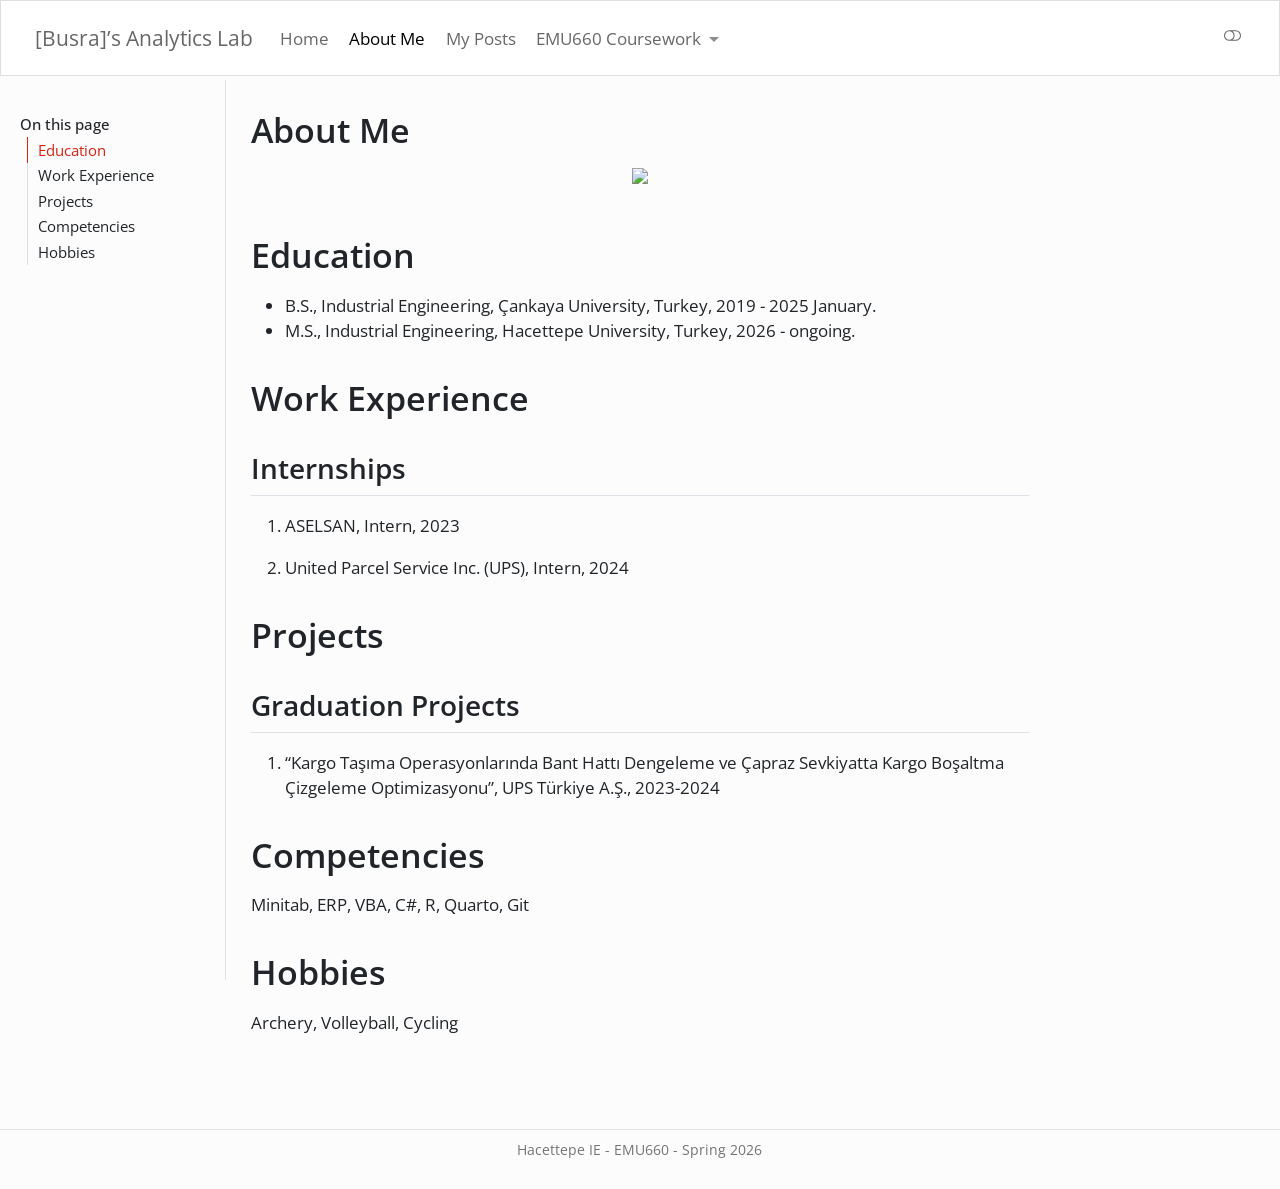
==== docs/about.html @ 962622dc "update1 giriş" ====
<!DOCTYPE html>
<html xmlns="http://www.w3.org/1999/xhtml" lang="en" xml:lang="en"><head>

<meta charset="utf-8">
<meta name="generator" content="quarto-1.8.25">

<meta name="viewport" content="width=device-width, initial-scale=1.0, user-scalable=yes">


<title>About Me – [Busra]’s Analytics Lab</title>
<style>
code{white-space: pre-wrap;}
span.smallcaps{font-variant: small-caps;}
div.columns{display: flex; gap: min(4vw, 1.5em);}
div.column{flex: auto; overflow-x: auto;}
div.hanging-indent{margin-left: 1.5em; text-indent: -1.5em;}
ul.task-list{list-style: none;}
ul.task-list li input[type="checkbox"] {
  width: 0.8em;
  margin: 0 0.8em 0.2em -1em; /* quarto-specific, see https://github.com/quarto-dev/quarto-cli/issues/4556 */ 
  vertical-align: middle;
}
</style>


<script src="site_libs/quarto-nav/quarto-nav.js"></script>
<script src="site_libs/quarto-nav/headroom.min.js"></script>
<script src="site_libs/clipboard/clipboard.min.js"></script>
<script src="site_libs/quarto-search/autocomplete.umd.js"></script>
<script src="site_libs/quarto-search/fuse.min.js"></script>
<script src="site_libs/quarto-search/quarto-search.js"></script>
<meta name="quarto:offset" content="./">
<script src="site_libs/quarto-html/quarto.js" type="module"></script>
<script src="site_libs/quarto-html/tabsets/tabsets.js" type="module"></script>
<script src="site_libs/quarto-html/axe/axe-check.js" type="module"></script>
<script src="site_libs/quarto-html/popper.min.js"></script>
<script src="site_libs/quarto-html/tippy.umd.min.js"></script>
<script src="site_libs/quarto-html/anchor.min.js"></script>
<link href="site_libs/quarto-html/tippy.css" rel="stylesheet">
<link href="site_libs/quarto-html/quarto-syntax-highlighting-7b89279ff1a6dce999919e0e67d4d9ec.css" rel="stylesheet" class="quarto-color-scheme" id="quarto-text-highlighting-styles">
<link href="site_libs/quarto-html/quarto-syntax-highlighting-dark-707d8167ce6003fca903bfe2be84ab7f.css" rel="stylesheet" class="quarto-color-scheme quarto-color-alternate" id="quarto-text-highlighting-styles">
<link href="site_libs/quarto-html/quarto-syntax-highlighting-7b89279ff1a6dce999919e0e67d4d9ec.css" rel="stylesheet" class="quarto-color-scheme-extra" id="quarto-text-highlighting-styles">
<script src="site_libs/bootstrap/bootstrap.min.js"></script>
<link href="site_libs/bootstrap/bootstrap-icons.css" rel="stylesheet">
<link href="site_libs/bootstrap/bootstrap-dc61dccf6db8fd9416e1204158b08c6a.min.css" rel="stylesheet" append-hash="true" class="quarto-color-scheme" id="quarto-bootstrap" data-mode="light">
<link href="site_libs/bootstrap/bootstrap-dark-521981a8940135a76b4a303cca0f53aa.min.css" rel="stylesheet" append-hash="true" class="quarto-color-scheme quarto-color-alternate" id="quarto-bootstrap" data-mode="dark">
<link href="site_libs/bootstrap/bootstrap-dc61dccf6db8fd9416e1204158b08c6a.min.css" rel="stylesheet" append-hash="true" class="quarto-color-scheme-extra" id="quarto-bootstrap" data-mode="light">
<script id="quarto-search-options" type="application/json">{
  "location": "navbar",
  "copy-button": false,
  "collapse-after": 3,
  "panel-placement": "end",
  "type": "overlay",
  "limit": 50,
  "keyboard-shortcut": [
    "f",
    "/",
    "s"
  ],
  "show-item-context": false,
  "language": {
    "search-no-results-text": "No results",
    "search-matching-documents-text": "matching documents",
    "search-copy-link-title": "Copy link to search",
    "search-hide-matches-text": "Hide additional matches",
    "search-more-match-text": "more match in this document",
    "search-more-matches-text": "more matches in this document",
    "search-clear-button-title": "Clear",
    "search-text-placeholder": "",
    "search-detached-cancel-button-title": "Cancel",
    "search-submit-button-title": "Submit",
    "search-label": "Search"
  }
}</script>


<link rel="stylesheet" href="styles.css">
</head>

<body class="docked nav-fixed quarto-light"><script id="quarto-html-before-body" type="application/javascript">
    const toggleBodyColorMode = (bsSheetEl) => {
      const mode = bsSheetEl.getAttribute("data-mode");
      const bodyEl = window.document.querySelector("body");
      if (mode === "dark") {
        bodyEl.classList.add("quarto-dark");
        bodyEl.classList.remove("quarto-light");
      } else {
        bodyEl.classList.add("quarto-light");
        bodyEl.classList.remove("quarto-dark");
      }
    }
    const toggleBodyColorPrimary = () => {
      const bsSheetEl = window.document.querySelector("link#quarto-bootstrap:not([rel=disabled-stylesheet])");
      if (bsSheetEl) {
        toggleBodyColorMode(bsSheetEl);
      }
    }
    const setColorSchemeToggle = (alternate) => {
      const toggles = window.document.querySelectorAll('.quarto-color-scheme-toggle');
      for (let i=0; i < toggles.length; i++) {
        const toggle = toggles[i];
        if (toggle) {
          if (alternate) {
            toggle.classList.add("alternate");
          } else {
            toggle.classList.remove("alternate");
          }
        }
      }
    };
    const toggleColorMode = (alternate) => {
      // Switch the stylesheets
      const primaryStylesheets = window.document.querySelectorAll('link.quarto-color-scheme:not(.quarto-color-alternate)');
      const alternateStylesheets = window.document.querySelectorAll('link.quarto-color-scheme.quarto-color-alternate');
      manageTransitions('#quarto-margin-sidebar .nav-link', false);
      if (alternate) {
        // note: dark is layered on light, we don't disable primary!
        enableStylesheet(alternateStylesheets);
        for (const sheetNode of alternateStylesheets) {
          if (sheetNode.id === "quarto-bootstrap") {
            toggleBodyColorMode(sheetNode);
          }
        }
      } else {
        disableStylesheet(alternateStylesheets);
        enableStylesheet(primaryStylesheets)
        toggleBodyColorPrimary();
      }
      manageTransitions('#quarto-margin-sidebar .nav-link', true);
      // Switch the toggles
      setColorSchemeToggle(alternate)
      // Hack to workaround the fact that safari doesn't
      // properly recolor the scrollbar when toggling (#1455)
      if (navigator.userAgent.indexOf('Safari') > 0 && navigator.userAgent.indexOf('Chrome') == -1) {
        manageTransitions("body", false);
        window.scrollTo(0, 1);
        setTimeout(() => {
          window.scrollTo(0, 0);
          manageTransitions("body", true);
        }, 40);
      }
    }
    const disableStylesheet = (stylesheets) => {
      for (let i=0; i < stylesheets.length; i++) {
        const stylesheet = stylesheets[i];
        stylesheet.rel = 'disabled-stylesheet';
      }
    }
    const enableStylesheet = (stylesheets) => {
      for (let i=0; i < stylesheets.length; i++) {
        const stylesheet = stylesheets[i];
        if(stylesheet.rel !== 'stylesheet') { // for Chrome, which will still FOUC without this check
          stylesheet.rel = 'stylesheet';
        }
      }
    }
    const manageTransitions = (selector, allowTransitions) => {
      const els = window.document.querySelectorAll(selector);
      for (let i=0; i < els.length; i++) {
        const el = els[i];
        if (allowTransitions) {
          el.classList.remove('notransition');
        } else {
          el.classList.add('notransition');
        }
      }
    }
    const isFileUrl = () => {
      return window.location.protocol === 'file:';
    }
    const hasAlternateSentinel = () => {
      let styleSentinel = getColorSchemeSentinel();
      if (styleSentinel !== null) {
        return styleSentinel === "alternate";
      } else {
        return false;
      }
    }
    const setStyleSentinel = (alternate) => {
      const value = alternate ? "alternate" : "default";
      if (!isFileUrl()) {
        window.localStorage.setItem("quarto-color-scheme", value);
      } else {
        localAlternateSentinel = value;
      }
    }
    const getColorSchemeSentinel = () => {
      if (!isFileUrl()) {
        const storageValue = window.localStorage.getItem("quarto-color-scheme");
        return storageValue != null ? storageValue : localAlternateSentinel;
      } else {
        return localAlternateSentinel;
      }
    }
    const toggleGiscusIfUsed = (isAlternate, darkModeDefault) => {
      const baseTheme = document.querySelector('#giscus-base-theme')?.value ?? 'light';
      const alternateTheme = document.querySelector('#giscus-alt-theme')?.value ?? 'dark';
      let newTheme = '';
      if(authorPrefersDark) {
        newTheme = isAlternate ? baseTheme : alternateTheme;
      } else {
        newTheme = isAlternate ? alternateTheme : baseTheme;
      }
      const changeGiscusTheme = () => {
        // From: https://github.com/giscus/giscus/issues/336
        const sendMessage = (message) => {
          const iframe = document.querySelector('iframe.giscus-frame');
          if (!iframe) return;
          iframe.contentWindow.postMessage({ giscus: message }, 'https://giscus.app');
        }
        sendMessage({
          setConfig: {
            theme: newTheme
          }
        });
      }
      const isGiscussLoaded = window.document.querySelector('iframe.giscus-frame') !== null;
      if (isGiscussLoaded) {
        changeGiscusTheme();
      }
    };
    const authorPrefersDark = false;
    const darkModeDefault = authorPrefersDark;
      document.querySelector('link#quarto-text-highlighting-styles.quarto-color-scheme-extra').rel = 'disabled-stylesheet';
      document.querySelector('link#quarto-bootstrap.quarto-color-scheme-extra').rel = 'disabled-stylesheet';
    let localAlternateSentinel = darkModeDefault ? 'alternate' : 'default';
    // Dark / light mode switch
    window.quartoToggleColorScheme = () => {
      // Read the current dark / light value
      let toAlternate = !hasAlternateSentinel();
      toggleColorMode(toAlternate);
      setStyleSentinel(toAlternate);
      toggleGiscusIfUsed(toAlternate, darkModeDefault);
      window.dispatchEvent(new Event('resize'));
    };
    // Switch to dark mode if need be
    if (hasAlternateSentinel()) {
      toggleColorMode(true);
    } else {
      toggleColorMode(false);
    }
  </script>

<div id="quarto-search-results"></div>
  <header id="quarto-header" class="headroom fixed-top">
    <nav class="navbar navbar-expand-lg " data-bs-theme="dark">
      <div class="navbar-container container-fluid">
      <div class="navbar-brand-container mx-auto">
    <a href="./index.html" class="navbar-brand navbar-brand-logo">
    </a>
    <a class="navbar-brand" href="./index.html">
    <span class="navbar-title">[Busra]’s Analytics Lab</span>
    </a>
  </div>
            <div id="quarto-search" class="" title="Search"></div>
          <button class="navbar-toggler" type="button" data-bs-toggle="collapse" data-bs-target="#navbarCollapse" aria-controls="navbarCollapse" role="menu" aria-expanded="false" aria-label="Toggle navigation" onclick="if (window.quartoToggleHeadroom) { window.quartoToggleHeadroom(); }">
  <span class="navbar-toggler-icon"></span>
</button>
          <div class="collapse navbar-collapse" id="navbarCollapse">
            <ul class="navbar-nav navbar-nav-scroll me-auto">
  <li class="nav-item">
    <a class="nav-link" href="./index.html"> 
<span class="menu-text">Home</span></a>
  </li>  
  <li class="nav-item">
    <a class="nav-link active" href="./about.html" aria-current="page"> 
<span class="menu-text">About Me</span></a>
  </li>  
  <li class="nav-item">
    <a class="nav-link" href="./posts.html"> 
<span class="menu-text">My Posts</span></a>
  </li>  
  <li class="nav-item dropdown ">
    <a class="nav-link dropdown-toggle" href="#" id="nav-menu-emu660-coursework" role="link" data-bs-toggle="dropdown" aria-expanded="false">
 <span class="menu-text">EMU660 Coursework</span>
    </a>
    <ul class="dropdown-menu" aria-labelledby="nav-menu-emu660-coursework">    
        <li>
    <a class="dropdown-item" href="./assignments.html">
 <span class="dropdown-text">Assignments</span></a>
  </li>  
        <li>
    <a class="dropdown-item" href="./project.html">
 <span class="dropdown-text">Project</span></a>
  </li>  
    </ul>
  </li>
</ul>
          </div> <!-- /navcollapse -->
            <div class="quarto-navbar-tools tools-wide">
    <a href="https://twitter.com" title="" class="quarto-navigation-tool px-1" aria-label=""><i class="bi bi-github"></i></a>
    <a href="https://twitter.com" title="" class="quarto-navigation-tool px-1" aria-label=""><i class="bi bi-twitter"></i></a>
    <a href="https://linkedin.com" title="" class="quarto-navigation-tool px-1" aria-label=""><i class="bi bi-linkedin"></i></a>
  <a href="" class="quarto-color-scheme-toggle quarto-navigation-tool  px-1" onclick="window.quartoToggleColorScheme(); return false;" title="Toggle dark mode"><i class="bi"></i></a>
</div>
      </div> <!-- /container-fluid -->
    </nav>
</header>
<!-- content -->
<div id="quarto-content" class="quarto-container page-columns page-rows-contents page-layout-article page-navbar">
<!-- sidebar -->
  <nav id="quarto-sidebar" class="sidebar collapse collapse-horizontal quarto-sidebar-collapse-item sidebar-navigation docked overflow-auto">
    <nav id="TOC" role="doc-toc" class="toc-active">
    <h2 id="toc-title">On this page</h2>
   
  <ul>
  <li><a href="#education" id="toc-education" class="nav-link active" data-scroll-target="#education">Education</a></li>
  <li><a href="#work-experience" id="toc-work-experience" class="nav-link" data-scroll-target="#work-experience">Work Experience</a>
  <ul class="collapse">
  <li><a href="#internships" id="toc-internships" class="nav-link" data-scroll-target="#internships">Internships</a></li>
  </ul></li>
  <li><a href="#projects" id="toc-projects" class="nav-link" data-scroll-target="#projects">Projects</a>
  <ul class="collapse">
  <li><a href="#graduation-projects" id="toc-graduation-projects" class="nav-link" data-scroll-target="#graduation-projects">Graduation Projects</a></li>
  </ul></li>
  <li><a href="#competencies" id="toc-competencies" class="nav-link" data-scroll-target="#competencies">Competencies</a></li>
  <li><a href="#hobbies" id="toc-hobbies" class="nav-link" data-scroll-target="#hobbies">Hobbies</a></li>
  </ul>
</nav>
</nav>
<div id="quarto-sidebar-glass" class="quarto-sidebar-collapse-item" data-bs-toggle="collapse" data-bs-target=".quarto-sidebar-collapse-item"></div>
<!-- margin-sidebar -->
    <div id="quarto-margin-sidebar" class="sidebar margin-sidebar zindex-bottom">
    </div>
<!-- main -->
<main class="content" id="quarto-document-content">


<header id="title-block-header" class="quarto-title-block default">
<div class="quarto-title">
<h1 class="title">About Me</h1>
</div>



<div class="quarto-title-meta">

    
  
    
  </div>
  


</header>


<div class="quarto-figure quarto-figure-center">
<figure class="figure">
<p><img src="assets/images/.png" class="img-fluid quarto-figure quarto-figure-center figure-img"></p>
</figure>
</div>
<section id="education" class="level1">
<h1>Education</h1>
<ul>
<li>B.S., Industrial Engineering, Çankaya University, Turkey, 2019 - 2025 January.</li>
<li>M.S., Industrial Engineering, Hacettepe University, Turkey, 2026 - ongoing.</li>
</ul>
</section>
<section id="work-experience" class="level1">
<h1>Work Experience</h1>
<section id="internships" class="level2">
<h2 class="anchored" data-anchor-id="internships">Internships</h2>
<ol type="1">
<li><p>ASELSAN, Intern, 2023</p></li>
<li><p>United Parcel Service Inc.&nbsp;(UPS), Intern, 2024</p></li>
</ol>
</section>
</section>
<section id="projects" class="level1">
<h1>Projects</h1>
<section id="graduation-projects" class="level2">
<h2 class="anchored" data-anchor-id="graduation-projects">Graduation Projects</h2>
<ol type="1">
<li>“Kargo Taşıma Operasyonlarında Bant Hattı Dengeleme ve Çapraz Sevkiyatta Kargo Boşaltma Çizgeleme Optimizasyonu”, UPS Türkiye A.Ş., 2023-2024</li>
</ol>
</section>
</section>
<section id="competencies" class="level1">
<h1>Competencies</h1>
<p>Minitab, ERP, VBA, C#, R, Quarto, Git</p>
</section>
<section id="hobbies" class="level1">
<h1>Hobbies</h1>
<p>Archery, Volleyball, Cycling</p>


</section>

<a onclick="window.scrollTo(0, 0); return false;" role="button" id="quarto-back-to-top"><i class="bi bi-arrow-up"></i> Back to top</a></main> <!-- /main -->
<script id="quarto-html-after-body" type="application/javascript">
  window.document.addEventListener("DOMContentLoaded", function (event) {
    // Ensure there is a toggle, if there isn't float one in the top right
    if (window.document.querySelector('.quarto-color-scheme-toggle') === null) {
      const a = window.document.createElement('a');
      a.classList.add('top-right');
      a.classList.add('quarto-color-scheme-toggle');
      a.href = "";
      a.onclick = function() { try { window.quartoToggleColorScheme(); } catch {} return false; };
      const i = window.document.createElement("i");
      i.classList.add('bi');
      a.appendChild(i);
      window.document.body.appendChild(a);
    }
    setColorSchemeToggle(hasAlternateSentinel())
    const icon = "";
    const anchorJS = new window.AnchorJS();
    anchorJS.options = {
      placement: 'right',
      icon: icon
    };
    anchorJS.add('.anchored');
    const isCodeAnnotation = (el) => {
      for (const clz of el.classList) {
        if (clz.startsWith('code-annotation-')) {                     
          return true;
        }
      }
      return false;
    }
    const onCopySuccess = function(e) {
      // button target
      const button = e.trigger;
      // don't keep focus
      button.blur();
      // flash "checked"
      button.classList.add('code-copy-button-checked');
      var currentTitle = button.getAttribute("title");
      button.setAttribute("title", "Copied!");
      let tooltip;
      if (window.bootstrap) {
        button.setAttribute("data-bs-toggle", "tooltip");
        button.setAttribute("data-bs-placement", "left");
        button.setAttribute("data-bs-title", "Copied!");
        tooltip = new bootstrap.Tooltip(button, 
          { trigger: "manual", 
            customClass: "code-copy-button-tooltip",
            offset: [0, -8]});
        tooltip.show();    
      }
      setTimeout(function() {
        if (tooltip) {
          tooltip.hide();
          button.removeAttribute("data-bs-title");
          button.removeAttribute("data-bs-toggle");
          button.removeAttribute("data-bs-placement");
        }
        button.setAttribute("title", currentTitle);
        button.classList.remove('code-copy-button-checked');
      }, 1000);
      // clear code selection
      e.clearSelection();
    }
    const getTextToCopy = function(trigger) {
      const outerScaffold = trigger.parentElement.cloneNode(true);
      const codeEl = outerScaffold.querySelector('code');
      for (const childEl of codeEl.children) {
        if (isCodeAnnotation(childEl)) {
          childEl.remove();
        }
      }
      return codeEl.innerText;
    }
    const clipboard = new window.ClipboardJS('.code-copy-button:not([data-in-quarto-modal])', {
      text: getTextToCopy
    });
    clipboard.on('success', onCopySuccess);
    if (window.document.getElementById('quarto-embedded-source-code-modal')) {
      const clipboardModal = new window.ClipboardJS('.code-copy-button[data-in-quarto-modal]', {
        text: getTextToCopy,
        container: window.document.getElementById('quarto-embedded-source-code-modal')
      });
      clipboardModal.on('success', onCopySuccess);
    }
      var localhostRegex = new RegExp(/^(?:http|https):\/\/localhost\:?[0-9]*\//);
      var mailtoRegex = new RegExp(/^mailto:/);
        var filterRegex = new RegExp('/' + window.location.host + '/');
      var isInternal = (href) => {
          return filterRegex.test(href) || localhostRegex.test(href) || mailtoRegex.test(href);
      }
      // Inspect non-navigation links and adorn them if external
     var links = window.document.querySelectorAll('a[href]:not(.nav-link):not(.navbar-brand):not(.toc-action):not(.sidebar-link):not(.sidebar-item-toggle):not(.pagination-link):not(.no-external):not([aria-hidden]):not(.dropdown-item):not(.quarto-navigation-tool):not(.about-link)');
      for (var i=0; i<links.length; i++) {
        const link = links[i];
        if (!isInternal(link.href)) {
          // undo the damage that might have been done by quarto-nav.js in the case of
          // links that we want to consider external
          if (link.dataset.originalHref !== undefined) {
            link.href = link.dataset.originalHref;
          }
        }
      }
    function tippyHover(el, contentFn, onTriggerFn, onUntriggerFn) {
      const config = {
        allowHTML: true,
        maxWidth: 500,
        delay: 100,
        arrow: false,
        appendTo: function(el) {
            return el.parentElement;
        },
        interactive: true,
        interactiveBorder: 10,
        theme: 'quarto',
        placement: 'bottom-start',
      };
      if (contentFn) {
        config.content = contentFn;
      }
      if (onTriggerFn) {
        config.onTrigger = onTriggerFn;
      }
      if (onUntriggerFn) {
        config.onUntrigger = onUntriggerFn;
      }
      window.tippy(el, config); 
    }
    const noterefs = window.document.querySelectorAll('a[role="doc-noteref"]');
    for (var i=0; i<noterefs.length; i++) {
      const ref = noterefs[i];
      tippyHover(ref, function() {
        // use id or data attribute instead here
        let href = ref.getAttribute('data-footnote-href') || ref.getAttribute('href');
        try { href = new URL(href).hash; } catch {}
        const id = href.replace(/^#\/?/, "");
        const note = window.document.getElementById(id);
        if (note) {
          return note.innerHTML;
        } else {
          return "";
        }
      });
    }
    const xrefs = window.document.querySelectorAll('a.quarto-xref');
    const processXRef = (id, note) => {
      // Strip column container classes
      const stripColumnClz = (el) => {
        el.classList.remove("page-full", "page-columns");
        if (el.children) {
          for (const child of el.children) {
            stripColumnClz(child);
          }
        }
      }
      stripColumnClz(note)
      if (id === null || id.startsWith('sec-')) {
        // Special case sections, only their first couple elements
        const container = document.createElement("div");
        if (note.children && note.children.length > 2) {
          container.appendChild(note.children[0].cloneNode(true));
          for (let i = 1; i < note.children.length; i++) {
            const child = note.children[i];
            if (child.tagName === "P" && child.innerText === "") {
              continue;
            } else {
              container.appendChild(child.cloneNode(true));
              break;
            }
          }
          if (window.Quarto?.typesetMath) {
            window.Quarto.typesetMath(container);
          }
          return container.innerHTML
        } else {
          if (window.Quarto?.typesetMath) {
            window.Quarto.typesetMath(note);
          }
          return note.innerHTML;
        }
      } else {
        // Remove any anchor links if they are present
        const anchorLink = note.querySelector('a.anchorjs-link');
        if (anchorLink) {
          anchorLink.remove();
        }
        if (window.Quarto?.typesetMath) {
          window.Quarto.typesetMath(note);
        }
        if (note.classList.contains("callout")) {
          return note.outerHTML;
        } else {
          return note.innerHTML;
        }
      }
    }
    for (var i=0; i<xrefs.length; i++) {
      const xref = xrefs[i];
      tippyHover(xref, undefined, function(instance) {
        instance.disable();
        let url = xref.getAttribute('href');
        let hash = undefined; 
        if (url.startsWith('#')) {
          hash = url;
        } else {
          try { hash = new URL(url).hash; } catch {}
        }
        if (hash) {
          const id = hash.replace(/^#\/?/, "");
          const note = window.document.getElementById(id);
          if (note !== null) {
            try {
              const html = processXRef(id, note.cloneNode(true));
              instance.setContent(html);
            } finally {
              instance.enable();
              instance.show();
            }
          } else {
            // See if we can fetch this
            fetch(url.split('#')[0])
            .then(res => res.text())
            .then(html => {
              const parser = new DOMParser();
              const htmlDoc = parser.parseFromString(html, "text/html");
              const note = htmlDoc.getElementById(id);
              if (note !== null) {
                const html = processXRef(id, note);
                instance.setContent(html);
              } 
            }).finally(() => {
              instance.enable();
              instance.show();
            });
          }
        } else {
          // See if we can fetch a full url (with no hash to target)
          // This is a special case and we should probably do some content thinning / targeting
          fetch(url)
          .then(res => res.text())
          .then(html => {
            const parser = new DOMParser();
            const htmlDoc = parser.parseFromString(html, "text/html");
            const note = htmlDoc.querySelector('main.content');
            if (note !== null) {
              // This should only happen for chapter cross references
              // (since there is no id in the URL)
              // remove the first header
              if (note.children.length > 0 && note.children[0].tagName === "HEADER") {
                note.children[0].remove();
              }
              const html = processXRef(null, note);
              instance.setContent(html);
            } 
          }).finally(() => {
            instance.enable();
            instance.show();
          });
        }
      }, function(instance) {
      });
    }
        let selectedAnnoteEl;
        const selectorForAnnotation = ( cell, annotation) => {
          let cellAttr = 'data-code-cell="' + cell + '"';
          let lineAttr = 'data-code-annotation="' +  annotation + '"';
          const selector = 'span[' + cellAttr + '][' + lineAttr + ']';
          return selector;
        }
        const selectCodeLines = (annoteEl) => {
          const doc = window.document;
          const targetCell = annoteEl.getAttribute("data-target-cell");
          const targetAnnotation = annoteEl.getAttribute("data-target-annotation");
          const annoteSpan = window.document.querySelector(selectorForAnnotation(targetCell, targetAnnotation));
          const lines = annoteSpan.getAttribute("data-code-lines").split(",");
          const lineIds = lines.map((line) => {
            return targetCell + "-" + line;
          })
          let top = null;
          let height = null;
          let parent = null;
          if (lineIds.length > 0) {
              //compute the position of the single el (top and bottom and make a div)
              const el = window.document.getElementById(lineIds[0]);
              top = el.offsetTop;
              height = el.offsetHeight;
              parent = el.parentElement.parentElement;
            if (lineIds.length > 1) {
              const lastEl = window.document.getElementById(lineIds[lineIds.length - 1]);
              const bottom = lastEl.offsetTop + lastEl.offsetHeight;
              height = bottom - top;
            }
            if (top !== null && height !== null && parent !== null) {
              // cook up a div (if necessary) and position it 
              let div = window.document.getElementById("code-annotation-line-highlight");
              if (div === null) {
                div = window.document.createElement("div");
                div.setAttribute("id", "code-annotation-line-highlight");
                div.style.position = 'absolute';
                parent.appendChild(div);
              }
              div.style.top = top - 2 + "px";
              div.style.height = height + 4 + "px";
              div.style.left = 0;
              let gutterDiv = window.document.getElementById("code-annotation-line-highlight-gutter");
              if (gutterDiv === null) {
                gutterDiv = window.document.createElement("div");
                gutterDiv.setAttribute("id", "code-annotation-line-highlight-gutter");
                gutterDiv.style.position = 'absolute';
                const codeCell = window.document.getElementById(targetCell);
                const gutter = codeCell.querySelector('.code-annotation-gutter');
                gutter.appendChild(gutterDiv);
              }
              gutterDiv.style.top = top - 2 + "px";
              gutterDiv.style.height = height + 4 + "px";
            }
            selectedAnnoteEl = annoteEl;
          }
        };
        const unselectCodeLines = () => {
          const elementsIds = ["code-annotation-line-highlight", "code-annotation-line-highlight-gutter"];
          elementsIds.forEach((elId) => {
            const div = window.document.getElementById(elId);
            if (div) {
              div.remove();
            }
          });
          selectedAnnoteEl = undefined;
        };
          // Handle positioning of the toggle
      window.addEventListener(
        "resize",
        throttle(() => {
          elRect = undefined;
          if (selectedAnnoteEl) {
            selectCodeLines(selectedAnnoteEl);
          }
        }, 10)
      );
      function throttle(fn, ms) {
      let throttle = false;
      let timer;
        return (...args) => {
          if(!throttle) { // first call gets through
              fn.apply(this, args);
              throttle = true;
          } else { // all the others get throttled
              if(timer) clearTimeout(timer); // cancel #2
              timer = setTimeout(() => {
                fn.apply(this, args);
                timer = throttle = false;
              }, ms);
          }
        };
      }
        // Attach click handler to the DT
        const annoteDls = window.document.querySelectorAll('dt[data-target-cell]');
        for (const annoteDlNode of annoteDls) {
          annoteDlNode.addEventListener('click', (event) => {
            const clickedEl = event.target;
            if (clickedEl !== selectedAnnoteEl) {
              unselectCodeLines();
              const activeEl = window.document.querySelector('dt[data-target-cell].code-annotation-active');
              if (activeEl) {
                activeEl.classList.remove('code-annotation-active');
              }
              selectCodeLines(clickedEl);
              clickedEl.classList.add('code-annotation-active');
            } else {
              // Unselect the line
              unselectCodeLines();
              clickedEl.classList.remove('code-annotation-active');
            }
          });
        }
    const findCites = (el) => {
      const parentEl = el.parentElement;
      if (parentEl) {
        const cites = parentEl.dataset.cites;
        if (cites) {
          return {
            el,
            cites: cites.split(' ')
          };
        } else {
          return findCites(el.parentElement)
        }
      } else {
        return undefined;
      }
    };
    var bibliorefs = window.document.querySelectorAll('a[role="doc-biblioref"]');
    for (var i=0; i<bibliorefs.length; i++) {
      const ref = bibliorefs[i];
      const citeInfo = findCites(ref);
      if (citeInfo) {
        tippyHover(citeInfo.el, function() {
          var popup = window.document.createElement('div');
          citeInfo.cites.forEach(function(cite) {
            var citeDiv = window.document.createElement('div');
            citeDiv.classList.add('hanging-indent');
            citeDiv.classList.add('csl-entry');
            var biblioDiv = window.document.getElementById('ref-' + cite);
            if (biblioDiv) {
              citeDiv.innerHTML = biblioDiv.innerHTML;
            }
            popup.appendChild(citeDiv);
          });
          return popup.innerHTML;
        });
      }
    }
  });
  </script>
</div> <!-- /content -->
<footer class="footer">
  <div class="nav-footer">
    <div class="nav-footer-left">
      &nbsp;
    </div>   
    <div class="nav-footer-center">
<p>Hacettepe IE - EMU660 - Spring 2026</p>
</div>
    <div class="nav-footer-right">
      &nbsp;
    </div>
  </div>
</footer>




</body></html>
---- docs/site_libs/quarto-html/quarto-syntax-highlighting-7b89279ff1a6dce999919e0e67d4d9ec.css ----
/* quarto syntax highlight colors */
:root {
  --quarto-hl-ot-color: #003B4F;
  --quarto-hl-at-color: #657422;
  --quarto-hl-ss-color: #20794D;
  --quarto-hl-an-color: #5E5E5E;
  --quarto-hl-fu-color: #4758AB;
  --quarto-hl-st-color: #20794D;
  --quarto-hl-cf-color: #003B4F;
  --quarto-hl-op-color: #5E5E5E;
  --quarto-hl-er-color: #AD0000;
  --quarto-hl-bn-color: #AD0000;
  --quarto-hl-al-color: #AD0000;
  --quarto-hl-va-color: #111111;
  --quarto-hl-bu-color: inherit;
  --quarto-hl-ex-color: inherit;
  --quarto-hl-pp-color: #AD0000;
  --quarto-hl-in-color: #5E5E5E;
  --quarto-hl-vs-color: #20794D;
  --quarto-hl-wa-color: #5E5E5E;
  --quarto-hl-do-color: #5E5E5E;
  --quarto-hl-im-color: #00769E;
  --quarto-hl-ch-color: #20794D;
  --quarto-hl-dt-color: #AD0000;
  --quarto-hl-fl-color: #AD0000;
  --quarto-hl-co-color: #5E5E5E;
  --quarto-hl-cv-color: #5E5E5E;
  --quarto-hl-cn-color: #8f5902;
  --quarto-hl-sc-color: #5E5E5E;
  --quarto-hl-dv-color: #AD0000;
  --quarto-hl-kw-color: #003B4F;
}

/* other quarto variables */
:root {
  --quarto-font-monospace: SFMono-Regular, Menlo, Monaco, Consolas, "Liberation Mono", "Courier New", monospace;
}

/* syntax highlight based on Pandoc's rules */
pre > code.sourceCode > span {
  color: #003B4F;
}

code.sourceCode > span {
  color: #003B4F;
}

div.sourceCode,
div.sourceCode pre.sourceCode {
  color: #003B4F;
}

/* Normal */
code span {
  color: #003B4F;
}

/* Alert */
code span.al {
  color: #AD0000;
  font-style: inherit;
}

/* Annotation */
code span.an {
  color: #5E5E5E;
  font-style: inherit;
}

/* Attribute */
code span.at {
  color: #657422;
  font-style: inherit;
}

/* BaseN */
code span.bn {
  color: #AD0000;
  font-style: inherit;
}

/* BuiltIn */
code span.bu {
  font-style: inherit;
}

/* ControlFlow */
code span.cf {
  color: #003B4F;
  font-weight: bold;
  font-style: inherit;
}

/* Char */
code span.ch {
  color: #20794D;
  font-style: inherit;
}

/* Constant */
code span.cn {
  color: #8f5902;
  font-style: inherit;
}

/* Comment */
code span.co {
  color: #5E5E5E;
  font-style: inherit;
}

/* CommentVar */
code span.cv {
  color: #5E5E5E;
  font-style: italic;
}

/* Documentation */
code span.do {
  color: #5E5E5E;
  font-style: italic;
}

/* DataType */
code span.dt {
  color: #AD0000;
  font-style: inherit;
}

/* DecVal */
code span.dv {
  color: #AD0000;
  font-style: inherit;
}

/* Error */
code span.er {
  color: #AD0000;
  font-style: inherit;
}

/* Extension */
code span.ex {
  font-style: inherit;
}

/* Float */
code span.fl {
  color: #AD0000;
  font-style: inherit;
}

/* Function */
code span.fu {
  color: #4758AB;
  font-style: inherit;
}

/* Import */
code span.im {
  color: #00769E;
  font-style: inherit;
}

/* Information */
code span.in {
  color: #5E5E5E;
  font-style: inherit;
}

/* Keyword */
code span.kw {
  color: #003B4F;
  font-weight: bold;
  font-style: inherit;
}

/* Operator */
code span.op {
  color: #5E5E5E;
  font-style: inherit;
}

/* Other */
code span.ot {
  color: #003B4F;
  font-style: inherit;
}

/* Preprocessor */
code span.pp {
  color: #AD0000;
  font-style: inherit;
}

/* SpecialChar */
code span.sc {
  color: #5E5E5E;
  font-style: inherit;
}

/* SpecialString */
code span.ss {
  color: #20794D;
  font-style: inherit;
}

/* String */
code span.st {
  color: #20794D;
  font-style: inherit;
}

/* Variable */
code span.va {
  color: #111111;
  font-style: inherit;
}

/* VerbatimString */
code span.vs {
  color: #20794D;
  font-style: inherit;
}

/* Warning */
code span.wa {
  color: #5E5E5E;
  font-style: italic;
}

.prevent-inlining {
  content: "</";
}

/*# sourceMappingURL=3944bc705cfaf4c80e56f77c5205168a.css.map */
---- docs/site_libs/quarto-html/quarto-syntax-highlighting-dark-707d8167ce6003fca903bfe2be84ab7f.css ----
/* quarto syntax highlight colors */
:root {
  --quarto-hl-al-color: #f07178;
  --quarto-hl-an-color: #d4d0ab;
  --quarto-hl-at-color: #00e0e0;
  --quarto-hl-bn-color: #d4d0ab;
  --quarto-hl-bu-color: #abe338;
  --quarto-hl-ch-color: #abe338;
  --quarto-hl-co-color: #f8f8f2;
  --quarto-hl-cv-color: #ffd700;
  --quarto-hl-cn-color: #ffd700;
  --quarto-hl-cf-color: #ffa07a;
  --quarto-hl-dt-color: #ffa07a;
  --quarto-hl-dv-color: #d4d0ab;
  --quarto-hl-do-color: #f8f8f2;
  --quarto-hl-er-color: #f07178;
  --quarto-hl-ex-color: #00e0e0;
  --quarto-hl-fl-color: #d4d0ab;
  --quarto-hl-fu-color: #ffa07a;
  --quarto-hl-im-color: #abe338;
  --quarto-hl-in-color: #d4d0ab;
  --quarto-hl-kw-color: #ffa07a;
  --quarto-hl-op-color: #ffa07a;
  --quarto-hl-ot-color: #00e0e0;
  --quarto-hl-pp-color: #dcc6e0;
  --quarto-hl-re-color: #00e0e0;
  --quarto-hl-sc-color: #abe338;
  --quarto-hl-ss-color: #abe338;
  --quarto-hl-st-color: #abe338;
  --quarto-hl-va-color: #00e0e0;
  --quarto-hl-vs-color: #abe338;
  --quarto-hl-wa-color: #dcc6e0;
}

/* other quarto variables */
:root {
  --quarto-font-monospace: SFMono-Regular, Menlo, Monaco, Consolas, "Liberation Mono", "Courier New", monospace;
}

/* syntax highlight based on Pandoc's rules */
pre > code.sourceCode > span {
  color: #f8f8f2;
}

code.sourceCode > span {
  color: #f8f8f2;
}

div.sourceCode,
div.sourceCode pre.sourceCode {
  color: #f8f8f2;
}

/* Normal */
code span {
  color: #f8f8f2;
}

/* Alert */
code span.al {
  color: #f07178;
}

/* Annotation */
code span.an {
  color: #d4d0ab;
}

/* Attribute */
code span.at {
  color: #00e0e0;
}

/* BaseN */
code span.bn {
  color: #d4d0ab;
}

/* BuiltIn */
code span.bu {
  color: #abe338;
}

/* ControlFlow */
code span.cf {
  font-weight: bold;
  color: #ffa07a;
}

/* Char */
code span.ch {
  color: #abe338;
}

/* Constant */
code span.cn {
  color: #ffd700;
}

/* Comment */
code span.co {
  font-style: italic;
  color: #f8f8f2;
}

/* CommentVar */
code span.cv {
  color: #ffd700;
}

/* Documentation */
code span.do {
  color: #f8f8f2;
}

/* DataType */
code span.dt {
  color: #ffa07a;
}

/* DecVal */
code span.dv {
  color: #d4d0ab;
}

/* Error */
code span.er {
  color: #f07178;
  text-decoration: underline;
}

/* Extension */
code span.ex {
  font-weight: bold;
  color: #00e0e0;
}

/* Float */
code span.fl {
  color: #d4d0ab;
}

/* Function */
code span.fu {
  color: #ffa07a;
}

/* Import */
code span.im {
  color: #abe338;
}

/* Information */
code span.in {
  color: #d4d0ab;
}

/* Keyword */
code span.kw {
  font-weight: bold;
  color: #ffa07a;
}

/* Operator */
code span.op {
  color: #ffa07a;
}

/* Other */
code span.ot {
  color: #00e0e0;
}

/* Preprocessor */
code span.pp {
  color: #dcc6e0;
}

/* RegionMarker */
code span.re {
  background-color: #f8f8f2;
  color: #00e0e0;
}

/* SpecialChar */
code span.sc {
  color: #abe338;
}

/* SpecialString */
code span.ss {
  color: #abe338;
}

/* String */
code span.st {
  color: #abe338;
}

/* Variable */
code span.va {
  color: #00e0e0;
}

/* VerbatimString */
code span.vs {
  color: #abe338;
}

/* Warning */
code span.wa {
  color: #dcc6e0;
}

.prevent-inlining {
  content: "</";
}

/*# sourceMappingURL=f5ab3bb6f5ded8da9f12dd3a91d3da26.css.map */
---- docs/site_libs/quarto-html/quarto-syntax-highlighting-7b89279ff1a6dce999919e0e67d4d9ec.css ----
/* quarto syntax highlight colors */
:root {
  --quarto-hl-ot-color: #003B4F;
  --quarto-hl-at-color: #657422;
  --quarto-hl-ss-color: #20794D;
  --quarto-hl-an-color: #5E5E5E;
  --quarto-hl-fu-color: #4758AB;
  --quarto-hl-st-color: #20794D;
  --quarto-hl-cf-color: #003B4F;
  --quarto-hl-op-color: #5E5E5E;
  --quarto-hl-er-color: #AD0000;
  --quarto-hl-bn-color: #AD0000;
  --quarto-hl-al-color: #AD0000;
  --quarto-hl-va-color: #111111;
  --quarto-hl-bu-color: inherit;
  --quarto-hl-ex-color: inherit;
  --quarto-hl-pp-color: #AD0000;
  --quarto-hl-in-color: #5E5E5E;
  --quarto-hl-vs-color: #20794D;
  --quarto-hl-wa-color: #5E5E5E;
  --quarto-hl-do-color: #5E5E5E;
  --quarto-hl-im-color: #00769E;
  --quarto-hl-ch-color: #20794D;
  --quarto-hl-dt-color: #AD0000;
  --quarto-hl-fl-color: #AD0000;
  --quarto-hl-co-color: #5E5E5E;
  --quarto-hl-cv-color: #5E5E5E;
  --quarto-hl-cn-color: #8f5902;
  --quarto-hl-sc-color: #5E5E5E;
  --quarto-hl-dv-color: #AD0000;
  --quarto-hl-kw-color: #003B4F;
}

/* other quarto variables */
:root {
  --quarto-font-monospace: SFMono-Regular, Menlo, Monaco, Consolas, "Liberation Mono", "Courier New", monospace;
}

/* syntax highlight based on Pandoc's rules */
pre > code.sourceCode > span {
  color: #003B4F;
}

code.sourceCode > span {
  color: #003B4F;
}

div.sourceCode,
div.sourceCode pre.sourceCode {
  color: #003B4F;
}

/* Normal */
code span {
  color: #003B4F;
}

/* Alert */
code span.al {
  color: #AD0000;
  font-style: inherit;
}

/* Annotation */
code span.an {
  color: #5E5E5E;
  font-style: inherit;
}

/* Attribute */
code span.at {
  color: #657422;
  font-style: inherit;
}

/* BaseN */
code span.bn {
  color: #AD0000;
  font-style: inherit;
}

/* BuiltIn */
code span.bu {
  font-style: inherit;
}

/* ControlFlow */
code span.cf {
  color: #003B4F;
  font-weight: bold;
  font-style: inherit;
}

/* Char */
code span.ch {
  color: #20794D;
  font-style: inherit;
}

/* Constant */
code span.cn {
  color: #8f5902;
  font-style: inherit;
}

/* Comment */
code span.co {
  color: #5E5E5E;
  font-style: inherit;
}

/* CommentVar */
code span.cv {
  color: #5E5E5E;
  font-style: italic;
}

/* Documentation */
code span.do {
  color: #5E5E5E;
  font-style: italic;
}

/* DataType */
code span.dt {
  color: #AD0000;
  font-style: inherit;
}

/* DecVal */
code span.dv {
  color: #AD0000;
  font-style: inherit;
}

/* Error */
code span.er {
  color: #AD0000;
  font-style: inherit;
}

/* Extension */
code span.ex {
  font-style: inherit;
}

/* Float */
code span.fl {
  color: #AD0000;
  font-style: inherit;
}

/* Function */
code span.fu {
  color: #4758AB;
  font-style: inherit;
}

/* Import */
code span.im {
  color: #00769E;
  font-style: inherit;
}

/* Information */
code span.in {
  color: #5E5E5E;
  font-style: inherit;
}

/* Keyword */
code span.kw {
  color: #003B4F;
  font-weight: bold;
  font-style: inherit;
}

/* Operator */
code span.op {
  color: #5E5E5E;
  font-style: inherit;
}

/* Other */
code span.ot {
  color: #003B4F;
  font-style: inherit;
}

/* Preprocessor */
code span.pp {
  color: #AD0000;
  font-style: inherit;
}

/* SpecialChar */
code span.sc {
  color: #5E5E5E;
  font-style: inherit;
}

/* SpecialString */
code span.ss {
  color: #20794D;
  font-style: inherit;
}

/* String */
code span.st {
  color: #20794D;
  font-style: inherit;
}

/* Variable */
code span.va {
  color: #111111;
  font-style: inherit;
}

/* VerbatimString */
code span.vs {
  color: #20794D;
  font-style: inherit;
}

/* Warning */
code span.wa {
  color: #5E5E5E;
  font-style: italic;
}

.prevent-inlining {
  content: "</";
}

/*# sourceMappingURL=3944bc705cfaf4c80e56f77c5205168a.css.map */
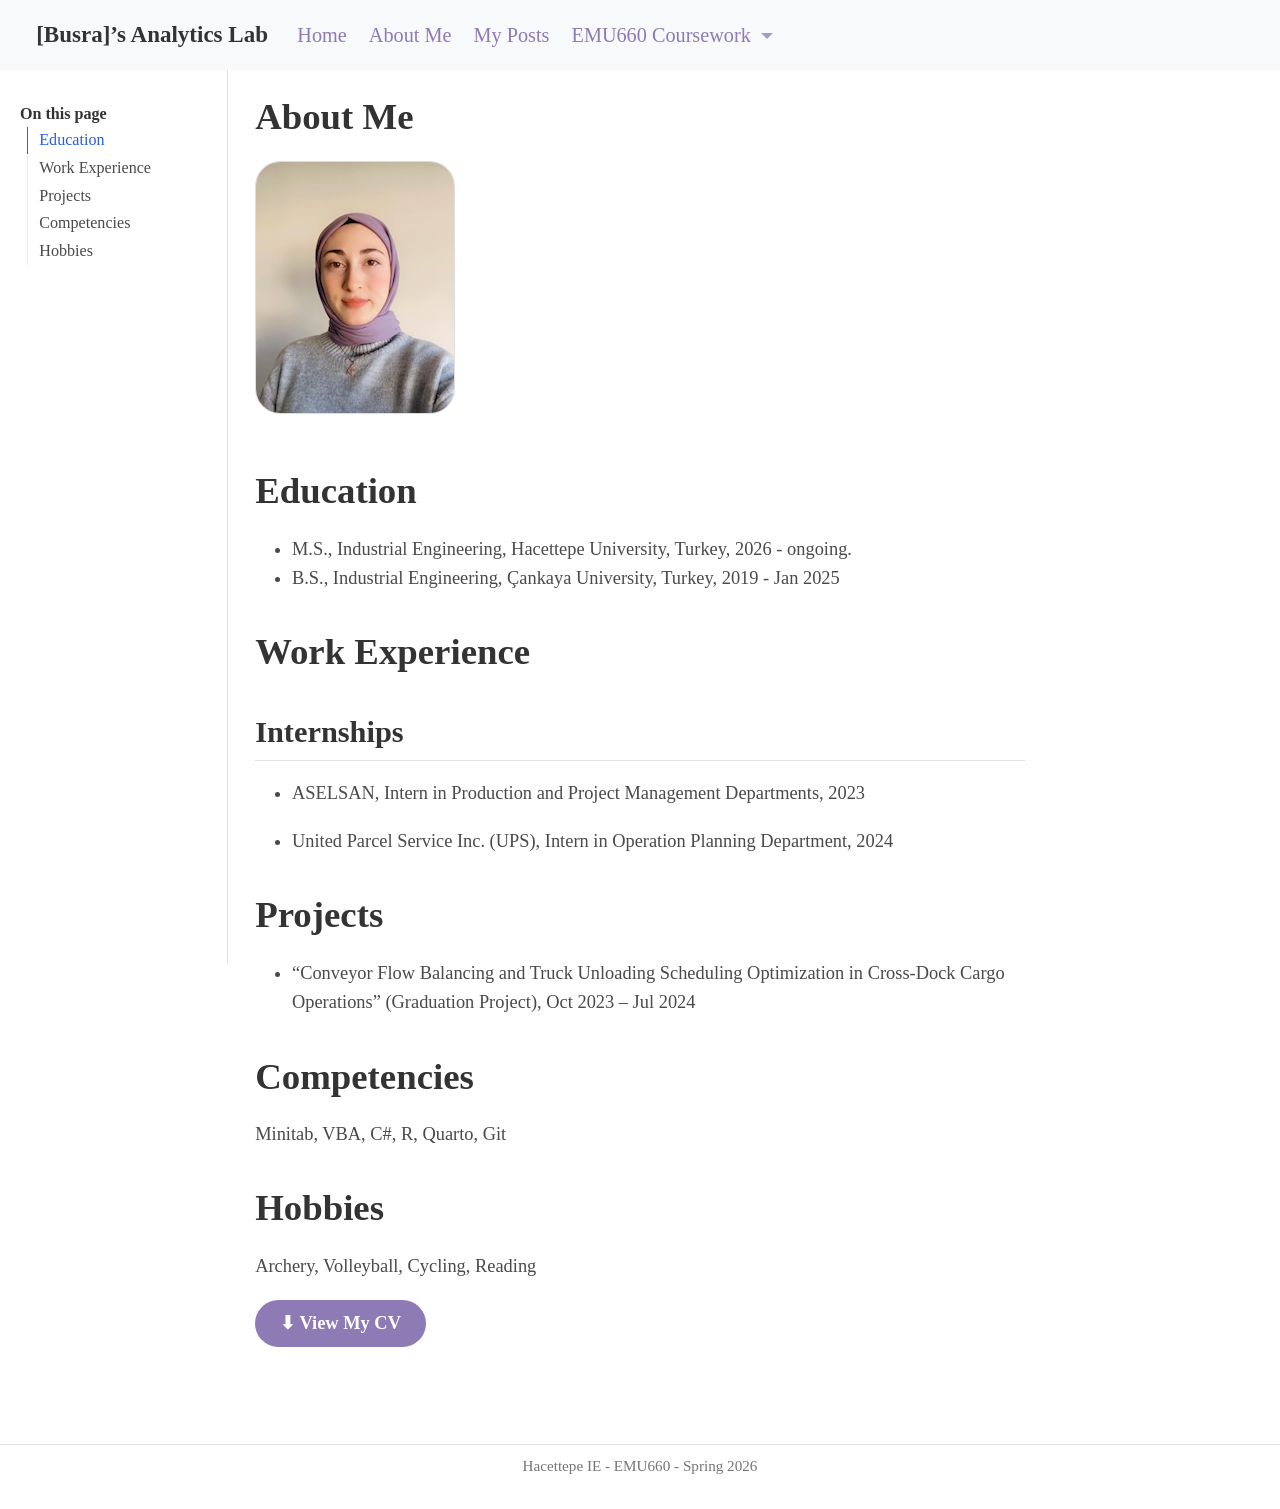
==== commit 6df0b75e: "assgnmnet1_completed assignment 1 yükleme" ====
--- a/docs/about.html
+++ b/docs/about.html
@@ -37,14 +37,10 @@
 <script src="site_libs/quarto-html/tippy.umd.min.js"></script>
 <script src="site_libs/quarto-html/anchor.min.js"></script>
 <link href="site_libs/quarto-html/tippy.css" rel="stylesheet">
-<link href="site_libs/quarto-html/quarto-syntax-highlighting-7b89279ff1a6dce999919e0e67d4d9ec.css" rel="stylesheet" class="quarto-color-scheme" id="quarto-text-highlighting-styles">
-<link href="site_libs/quarto-html/quarto-syntax-highlighting-dark-707d8167ce6003fca903bfe2be84ab7f.css" rel="stylesheet" class="quarto-color-scheme quarto-color-alternate" id="quarto-text-highlighting-styles">
-<link href="site_libs/quarto-html/quarto-syntax-highlighting-7b89279ff1a6dce999919e0e67d4d9ec.css" rel="stylesheet" class="quarto-color-scheme-extra" id="quarto-text-highlighting-styles">
+<link href="site_libs/quarto-html/quarto-syntax-highlighting-7b89279ff1a6dce999919e0e67d4d9ec.css" rel="stylesheet" id="quarto-text-highlighting-styles">
 <script src="site_libs/bootstrap/bootstrap.min.js"></script>
 <link href="site_libs/bootstrap/bootstrap-icons.css" rel="stylesheet">
-<link href="site_libs/bootstrap/bootstrap-dc61dccf6db8fd9416e1204158b08c6a.min.css" rel="stylesheet" append-hash="true" class="quarto-color-scheme" id="quarto-bootstrap" data-mode="light">
-<link href="site_libs/bootstrap/bootstrap-dark-521981a8940135a76b4a303cca0f53aa.min.css" rel="stylesheet" append-hash="true" class="quarto-color-scheme quarto-color-alternate" id="quarto-bootstrap" data-mode="dark">
-<link href="site_libs/bootstrap/bootstrap-dc61dccf6db8fd9416e1204158b08c6a.min.css" rel="stylesheet" append-hash="true" class="quarto-color-scheme-extra" id="quarto-bootstrap" data-mode="light">
+<link href="site_libs/bootstrap/bootstrap-51ca2fe8e02a89d7c970dff7c77ca25b.min.css" rel="stylesheet" append-hash="true" id="quarto-bootstrap" data-mode="light">
 <script id="quarto-search-options" type="application/json">{
   "location": "navbar",
   "copy-button": false,
@@ -77,169 +73,7 @@
 <link rel="stylesheet" href="styles.css">
 </head>
 
-<body class="docked nav-fixed quarto-light"><script id="quarto-html-before-body" type="application/javascript">
-    const toggleBodyColorMode = (bsSheetEl) => {
-      const mode = bsSheetEl.getAttribute("data-mode");
-      const bodyEl = window.document.querySelector("body");
-      if (mode === "dark") {
-        bodyEl.classList.add("quarto-dark");
-        bodyEl.classList.remove("quarto-light");
-      } else {
-        bodyEl.classList.add("quarto-light");
-        bodyEl.classList.remove("quarto-dark");
-      }
-    }
-    const toggleBodyColorPrimary = () => {
-      const bsSheetEl = window.document.querySelector("link#quarto-bootstrap:not([rel=disabled-stylesheet])");
-      if (bsSheetEl) {
-        toggleBodyColorMode(bsSheetEl);
-      }
-    }
-    const setColorSchemeToggle = (alternate) => {
-      const toggles = window.document.querySelectorAll('.quarto-color-scheme-toggle');
-      for (let i=0; i < toggles.length; i++) {
-        const toggle = toggles[i];
-        if (toggle) {
-          if (alternate) {
-            toggle.classList.add("alternate");
-          } else {
-            toggle.classList.remove("alternate");
-          }
-        }
-      }
-    };
-    const toggleColorMode = (alternate) => {
-      // Switch the stylesheets
-      const primaryStylesheets = window.document.querySelectorAll('link.quarto-color-scheme:not(.quarto-color-alternate)');
-      const alternateStylesheets = window.document.querySelectorAll('link.quarto-color-scheme.quarto-color-alternate');
-      manageTransitions('#quarto-margin-sidebar .nav-link', false);
-      if (alternate) {
-        // note: dark is layered on light, we don't disable primary!
-        enableStylesheet(alternateStylesheets);
-        for (const sheetNode of alternateStylesheets) {
-          if (sheetNode.id === "quarto-bootstrap") {
-            toggleBodyColorMode(sheetNode);
-          }
-        }
-      } else {
-        disableStylesheet(alternateStylesheets);
-        enableStylesheet(primaryStylesheets)
-        toggleBodyColorPrimary();
-      }
-      manageTransitions('#quarto-margin-sidebar .nav-link', true);
-      // Switch the toggles
-      setColorSchemeToggle(alternate)
-      // Hack to workaround the fact that safari doesn't
-      // properly recolor the scrollbar when toggling (#1455)
-      if (navigator.userAgent.indexOf('Safari') > 0 && navigator.userAgent.indexOf('Chrome') == -1) {
-        manageTransitions("body", false);
-        window.scrollTo(0, 1);
-        setTimeout(() => {
-          window.scrollTo(0, 0);
-          manageTransitions("body", true);
-        }, 40);
-      }
-    }
-    const disableStylesheet = (stylesheets) => {
-      for (let i=0; i < stylesheets.length; i++) {
-        const stylesheet = stylesheets[i];
-        stylesheet.rel = 'disabled-stylesheet';
-      }
-    }
-    const enableStylesheet = (stylesheets) => {
-      for (let i=0; i < stylesheets.length; i++) {
-        const stylesheet = stylesheets[i];
-        if(stylesheet.rel !== 'stylesheet') { // for Chrome, which will still FOUC without this check
-          stylesheet.rel = 'stylesheet';
-        }
-      }
-    }
-    const manageTransitions = (selector, allowTransitions) => {
-      const els = window.document.querySelectorAll(selector);
-      for (let i=0; i < els.length; i++) {
-        const el = els[i];
-        if (allowTransitions) {
-          el.classList.remove('notransition');
-        } else {
-          el.classList.add('notransition');
-        }
-      }
-    }
-    const isFileUrl = () => {
-      return window.location.protocol === 'file:';
-    }
-    const hasAlternateSentinel = () => {
-      let styleSentinel = getColorSchemeSentinel();
-      if (styleSentinel !== null) {
-        return styleSentinel === "alternate";
-      } else {
-        return false;
-      }
-    }
-    const setStyleSentinel = (alternate) => {
-      const value = alternate ? "alternate" : "default";
-      if (!isFileUrl()) {
-        window.localStorage.setItem("quarto-color-scheme", value);
-      } else {
-        localAlternateSentinel = value;
-      }
-    }
-    const getColorSchemeSentinel = () => {
-      if (!isFileUrl()) {
-        const storageValue = window.localStorage.getItem("quarto-color-scheme");
-        return storageValue != null ? storageValue : localAlternateSentinel;
-      } else {
-        return localAlternateSentinel;
-      }
-    }
-    const toggleGiscusIfUsed = (isAlternate, darkModeDefault) => {
-      const baseTheme = document.querySelector('#giscus-base-theme')?.value ?? 'light';
-      const alternateTheme = document.querySelector('#giscus-alt-theme')?.value ?? 'dark';
-      let newTheme = '';
-      if(authorPrefersDark) {
-        newTheme = isAlternate ? baseTheme : alternateTheme;
-      } else {
-        newTheme = isAlternate ? alternateTheme : baseTheme;
-      }
-      const changeGiscusTheme = () => {
-        // From: https://github.com/giscus/giscus/issues/336
-        const sendMessage = (message) => {
-          const iframe = document.querySelector('iframe.giscus-frame');
-          if (!iframe) return;
-          iframe.contentWindow.postMessage({ giscus: message }, 'https://giscus.app');
-        }
-        sendMessage({
-          setConfig: {
-            theme: newTheme
-          }
-        });
-      }
-      const isGiscussLoaded = window.document.querySelector('iframe.giscus-frame') !== null;
-      if (isGiscussLoaded) {
-        changeGiscusTheme();
-      }
-    };
-    const authorPrefersDark = false;
-    const darkModeDefault = authorPrefersDark;
-      document.querySelector('link#quarto-text-highlighting-styles.quarto-color-scheme-extra').rel = 'disabled-stylesheet';
-      document.querySelector('link#quarto-bootstrap.quarto-color-scheme-extra').rel = 'disabled-stylesheet';
-    let localAlternateSentinel = darkModeDefault ? 'alternate' : 'default';
-    // Dark / light mode switch
-    window.quartoToggleColorScheme = () => {
-      // Read the current dark / light value
-      let toAlternate = !hasAlternateSentinel();
-      toggleColorMode(toAlternate);
-      setStyleSentinel(toAlternate);
-      toggleGiscusIfUsed(toAlternate, darkModeDefault);
-      window.dispatchEvent(new Event('resize'));
-    };
-    // Switch to dark mode if need be
-    if (hasAlternateSentinel()) {
-      toggleColorMode(true);
-    } else {
-      toggleColorMode(false);
-    }
-  </script>
+<body class="docked nav-fixed quarto-light">
 
 <div id="quarto-search-results"></div>
   <header id="quarto-header" class="headroom fixed-top">
@@ -287,11 +121,9 @@
   </li>
 </ul>
           </div> <!-- /navcollapse -->
-            <div class="quarto-navbar-tools tools-wide">
-    <a href="https://twitter.com" title="" class="quarto-navigation-tool px-1" aria-label=""><i class="bi bi-github"></i></a>
-    <a href="https://twitter.com" title="" class="quarto-navigation-tool px-1" aria-label=""><i class="bi bi-twitter"></i></a>
-    <a href="https://linkedin.com" title="" class="quarto-navigation-tool px-1" aria-label=""><i class="bi bi-linkedin"></i></a>
-  <a href="" class="quarto-color-scheme-toggle quarto-navigation-tool  px-1" onclick="window.quartoToggleColorScheme(); return false;" title="Toggle dark mode"><i class="bi"></i></a>
+            <div class="quarto-navbar-tools">
+    <a href="https://github.com/busrahalil" title="" class="quarto-navigation-tool px-1" aria-label=""><i class="bi bi-github"></i></a>
+    <a href="https://linkedin.com/in/busrahll" title="" class="quarto-navigation-tool px-1" aria-label=""><i class="bi bi-linkedin"></i></a>
 </div>
       </div> <!-- /container-fluid -->
     </nav>
@@ -309,10 +141,7 @@
   <ul class="collapse">
   <li><a href="#internships" id="toc-internships" class="nav-link" data-scroll-target="#internships">Internships</a></li>
   </ul></li>
-  <li><a href="#projects" id="toc-projects" class="nav-link" data-scroll-target="#projects">Projects</a>
-  <ul class="collapse">
-  <li><a href="#graduation-projects" id="toc-graduation-projects" class="nav-link" data-scroll-target="#graduation-projects">Graduation Projects</a></li>
-  </ul></li>
+  <li><a href="#projects" id="toc-projects" class="nav-link" data-scroll-target="#projects">Projects</a></li>
   <li><a href="#competencies" id="toc-competencies" class="nav-link" data-scroll-target="#competencies">Competencies</a></li>
   <li><a href="#hobbies" id="toc-hobbies" class="nav-link" data-scroll-target="#hobbies">Hobbies</a></li>
   </ul>
@@ -325,7 +154,6 @@
 <!-- main -->
 <main class="content" id="quarto-document-content">
 
-
 <header id="title-block-header" class="quarto-title-block default">
 <div class="quarto-title">
 <h1 class="title">About Me</h1>
@@ -345,44 +173,42 @@
 </header>
 
 
-<div class="quarto-figure quarto-figure-center">
+<div class="quarto-figure quarto-figure-left">
 <figure class="figure">
-<p><img src="assets/images/.png" class="img-fluid quarto-figure quarto-figure-center figure-img"></p>
+<p><img src="assets/images/busra222.jpeg" class="img-fluid quarto-figure quarto-figure-left figure-img"></p>
 </figure>
 </div>
 <section id="education" class="level1">
 <h1>Education</h1>
 <ul>
-<li>B.S., Industrial Engineering, Çankaya University, Turkey, 2019 - 2025 January.</li>
 <li>M.S., Industrial Engineering, Hacettepe University, Turkey, 2026 - ongoing.</li>
+<li>B.S., Industrial Engineering, Çankaya University, Turkey, 2019 - Jan 2025</li>
 </ul>
 </section>
 <section id="work-experience" class="level1">
 <h1>Work Experience</h1>
 <section id="internships" class="level2">
 <h2 class="anchored" data-anchor-id="internships">Internships</h2>
-<ol type="1">
-<li><p>ASELSAN, Intern, 2023</p></li>
-<li><p>United Parcel Service Inc.&nbsp;(UPS), Intern, 2024</p></li>
-</ol>
+<ul>
+<li><p>ASELSAN, Intern in Production and Project Management Departments, 2023</p></li>
+<li><p>United Parcel Service Inc.&nbsp;(UPS), Intern in Operation Planning Department, 2024</p></li>
+</ul>
 </section>
 </section>
 <section id="projects" class="level1">
 <h1>Projects</h1>
-<section id="graduation-projects" class="level2">
-<h2 class="anchored" data-anchor-id="graduation-projects">Graduation Projects</h2>
-<ol type="1">
-<li>“Kargo Taşıma Operasyonlarında Bant Hattı Dengeleme ve Çapraz Sevkiyatta Kargo Boşaltma Çizgeleme Optimizasyonu”, UPS Türkiye A.Ş., 2023-2024</li>
-</ol>
-</section>
+<ul>
+<li>“Conveyor Flow Balancing and Truck Unloading Scheduling Optimization in Cross-Dock Cargo Operations” (Graduation Project), Oct 2023 – Jul 2024</li>
+</ul>
 </section>
 <section id="competencies" class="level1">
 <h1>Competencies</h1>
-<p>Minitab, ERP, VBA, C#, R, Quarto, Git</p>
+<p>Minitab, VBA, C#, R, Quarto, Git</p>
 </section>
 <section id="hobbies" class="level1">
 <h1>Hobbies</h1>
-<p>Archery, Volleyball, Cycling</p>
+<p>Archery, Volleyball, Cycling, Reading</p>
+<p><a href="assets/cv/Busrah_cv.pdf" class="btn btn-primary">⬇ View My CV</a></p>
 
 
 </section>
@@ -390,19 +216,6 @@
 <a onclick="window.scrollTo(0, 0); return false;" role="button" id="quarto-back-to-top"><i class="bi bi-arrow-up"></i> Back to top</a></main> <!-- /main -->
 <script id="quarto-html-after-body" type="application/javascript">
   window.document.addEventListener("DOMContentLoaded", function (event) {
-    // Ensure there is a toggle, if there isn't float one in the top right
-    if (window.document.querySelector('.quarto-color-scheme-toggle') === null) {
-      const a = window.document.createElement('a');
-      a.classList.add('top-right');
-      a.classList.add('quarto-color-scheme-toggle');
-      a.href = "";
-      a.onclick = function() { try { window.quartoToggleColorScheme(); } catch {} return false; };
-      const i = window.document.createElement("i");
-      i.classList.add('bi');
-      a.appendChild(i);
-      window.document.body.appendChild(a);
-    }
-    setColorSchemeToggle(hasAlternateSentinel())
     const icon = "";
     const anchorJS = new window.AnchorJS();
     anchorJS.options = {
--- a/docs/styles.css
+++ b/docs/styles.css
@@ -0,0 +1,71 @@
+/* --- Klas & Profesyonel Stil --- */
+:root {
+  --charcoal: #333333;     /* Koyu füme (Başlıklar için) */
+  --lila-accent: #8E7AB5;  /* Vurgu lila (Buton ve linkler) */
+  --beige-bg: #FAF9F6;     /* Yumuşak bej arka plan */
+  --text-main: #4A4A4A;    /* Standart yazı rengi */
+}
+
+/* Sayfa Genel Yazı Boyutu ve Tipi */
+body {
+  color: var(--text-main);
+  line-height: 1.6;
+}
+
+/* Başlıklar - Koyu Füme ve Daha Güçlü */
+h1, h2, h3, h4, .navbar-title {
+  color: var(--charcoal) !important;
+  font-weight: 700 !important;
+}
+
+/* Üst Menü (Navbar) Yazıları */
+.navbar-nav .nav-link {
+  font-size: 1.1rem !important;
+  color: var(--lila-accent) !important; /* Sekme geçişleri lila kalsın dedin */
+  fontsize: "1.15rem"
+  font-weight: 550;
+}
+
+/* Yan Menü (Sidebar - Assignments) Yazıları */
+/* Küçük kalan yazıları buradan büyütüyoruz */
+.sidebar nav[role="doc-toc"], .sidebar .sidebar-item {
+  font-size: 1.1rem !important;
+  line-height: 1.5;
+}
+
+.sidebar-title {
+  font-size: 1.25rem !important;
+  color: var(--charcoal) !important;
+}
+
+/* Fotoğraf Düzenlemesi (Gölge kalktı, sadece yuvarlak köşeler) */
+img {
+  border-radius: 25px; 
+  box-shadow: none !important; /* Gölgeyi tamamen kaldırdık */
+  border: 1px solid #ddd;      /* Çok hafif bir çerçeve hatları belirginleştirir */
+  margin-bottom: 20px;
+}
+
+/* CV Butonu - Daha Klas bir Hap Tasarım */
+.btn-primary {
+  background-color: var(--lila-accent) !important;
+  border: none !important;
+  border-radius: 50px !important;
+  padding: 10px 25px !important;
+  font-weight: 600;
+  font-size: 1rem;
+}
+
+/* Linklerin alt çizgilerini daha zarif yap */
+a {
+  text-decoration: none;
+  transition: 0.2s;
+}
+
+a:hover {
+  color: var(--charcoal) !important;
+}
+h1 {
+  border-bottom: 2px soft #8E7AB5;
+  padding-bottom: 3px;
+}
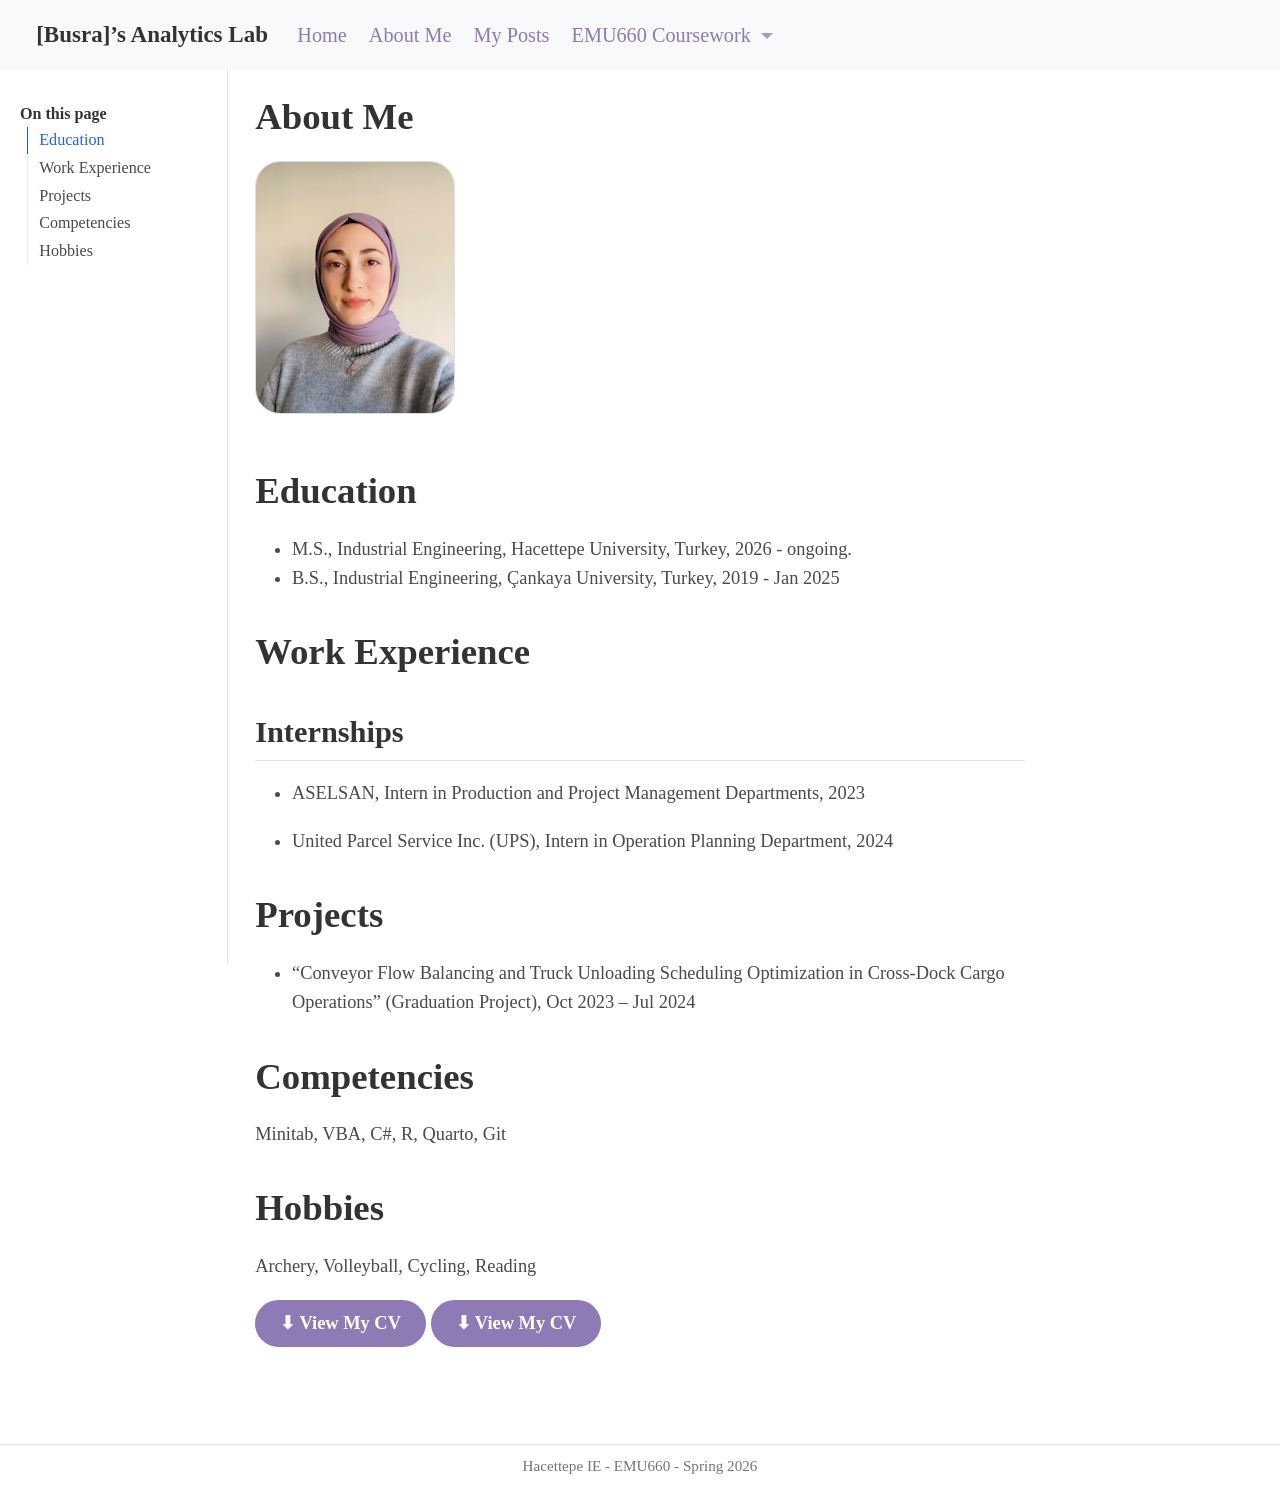
==== commit d2481d99: "cv cv" ====
--- a/docs/about.html
+++ b/docs/about.html
@@ -208,7 +208,7 @@
 <section id="hobbies" class="level1">
 <h1>Hobbies</h1>
 <p>Archery, Volleyball, Cycling, Reading</p>
-<p><a href="assets/cv/Busrah_cv.pdf" class="btn btn-primary">⬇ View My CV</a></p>
+<p><a href="assets/cv/Busrah_cv.pdf" class="btn btn-primary">⬇ View My CV</a> <a href="assets/cv/Busrah_cv.pdf" class="btn btn-primary" target="_blank">⬇ View My CV</a></p>
 
 
 </section>
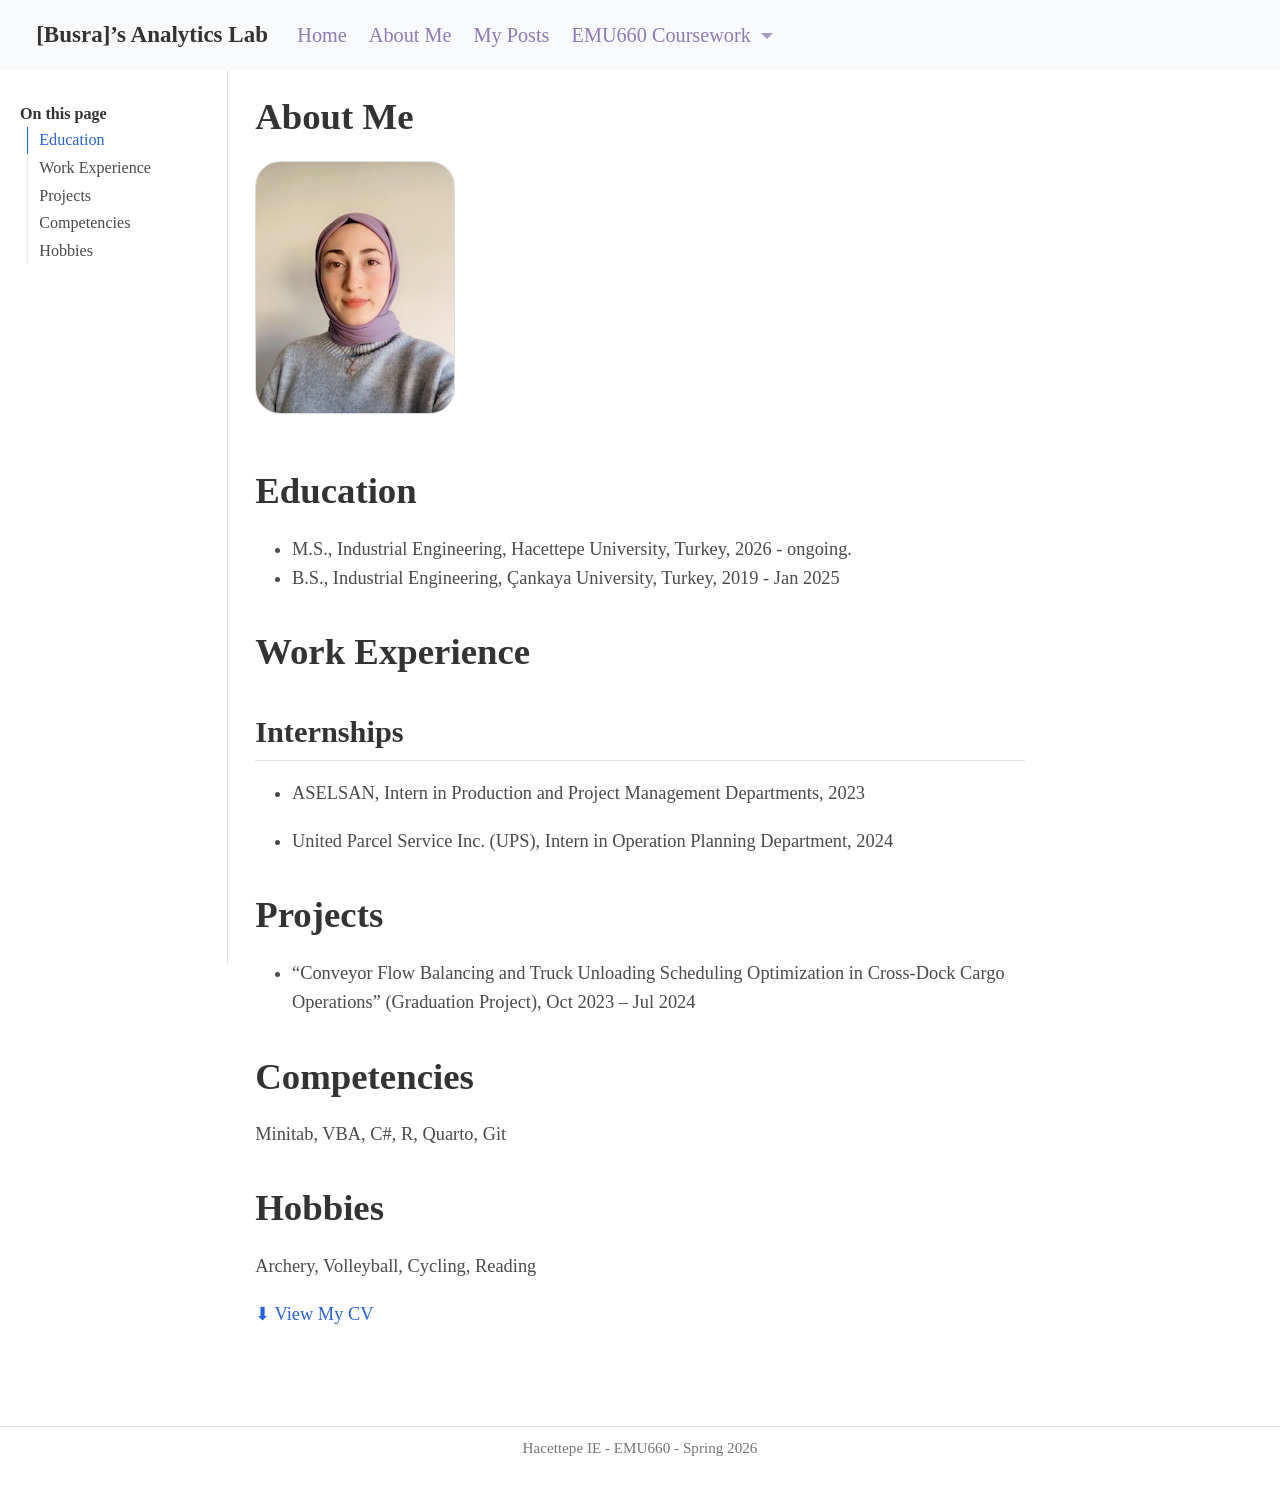
==== commit 59cfcae1: "assgnmt1_completed completed_A1" ====
--- a/docs/about.html
+++ b/docs/about.html
@@ -208,7 +208,7 @@
 <section id="hobbies" class="level1">
 <h1>Hobbies</h1>
 <p>Archery, Volleyball, Cycling, Reading</p>
-<p><a href="assets/cv/Busrah_cv.pdf" class="btn btn-primary">⬇ View My CV</a> <a href="assets/cv/Busrah_cv.pdf" class="btn btn-primary" target="_blank">⬇ View My CV</a></p>
+<p><a href="assets/files/Busrah_cv.pdf">⬇ View My CV</a></p>
 
 
 </section>
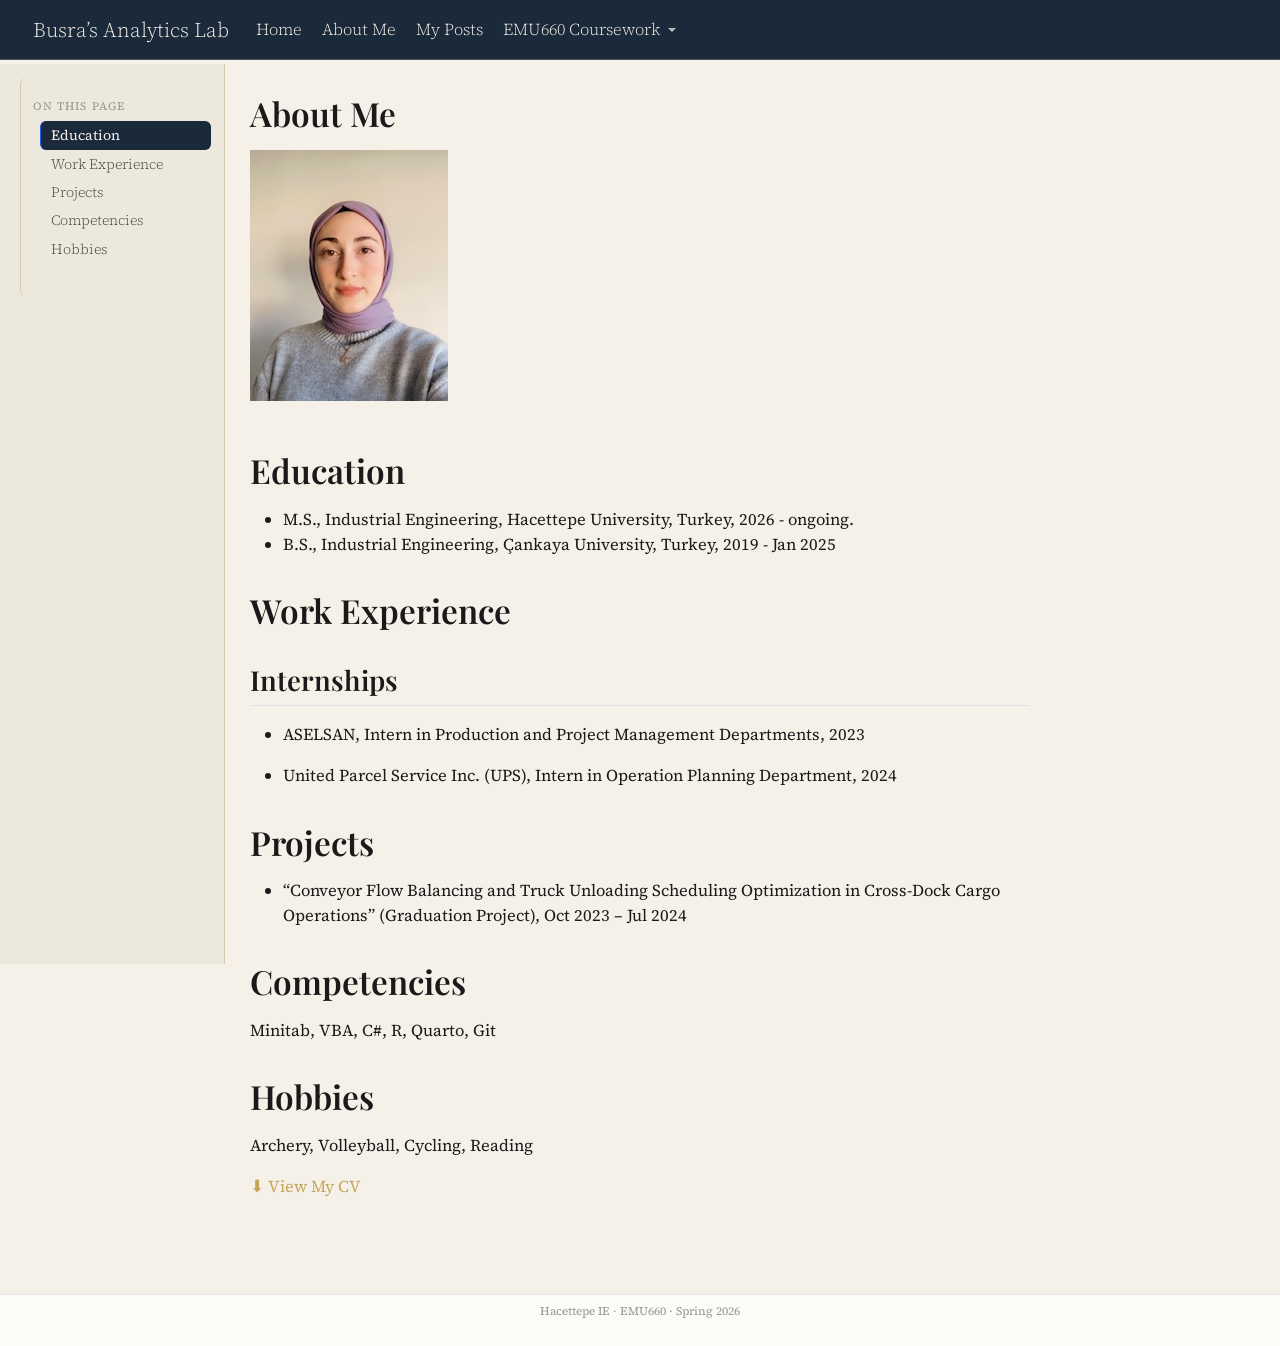
==== commit ce9aedc3: "project_earthquake project_ assignment" ====
--- a/docs/about.html
+++ b/docs/about.html
@@ -7,7 +7,7 @@
 <meta name="viewport" content="width=device-width, initial-scale=1.0, user-scalable=yes">
 
 
-<title>About Me – [Busra]’s Analytics Lab</title>
+<title>About Me – Busra’s Analytics Lab</title>
 <style>
 code{white-space: pre-wrap;}
 span.smallcaps{font-variant: small-caps;}
@@ -40,7 +40,7 @@
 <link href="site_libs/quarto-html/quarto-syntax-highlighting-7b89279ff1a6dce999919e0e67d4d9ec.css" rel="stylesheet" id="quarto-text-highlighting-styles">
 <script src="site_libs/bootstrap/bootstrap.min.js"></script>
 <link href="site_libs/bootstrap/bootstrap-icons.css" rel="stylesheet">
-<link href="site_libs/bootstrap/bootstrap-51ca2fe8e02a89d7c970dff7c77ca25b.min.css" rel="stylesheet" append-hash="true" id="quarto-bootstrap" data-mode="light">
+<link href="site_libs/bootstrap/bootstrap-4802ed6ac75ae90d01a2a796048fed98.min.css" rel="stylesheet" append-hash="true" id="quarto-bootstrap" data-mode="light">
 <script id="quarto-search-options" type="application/json">{
   "location": "navbar",
   "copy-button": false,
@@ -83,7 +83,7 @@
     <a href="./index.html" class="navbar-brand navbar-brand-logo">
     </a>
     <a class="navbar-brand" href="./index.html">
-    <span class="navbar-title">[Busra]’s Analytics Lab</span>
+    <span class="navbar-title">Busra’s Analytics Lab</span>
     </a>
   </div>
             <div id="quarto-search" class="" title="Search"></div>
@@ -621,7 +621,7 @@
       &nbsp;
     </div>   
     <div class="nav-footer-center">
-<p>Hacettepe IE - EMU660 - Spring 2026</p>
+<p>Hacettepe IE · EMU660 · Spring 2026</p>
 </div>
     <div class="nav-footer-right">
       &nbsp;
--- a/docs/styles.css
+++ b/docs/styles.css
@@ -1,71 +1,273 @@
-/* --- Klas & Profesyonel Stil --- */
-:root {
-  --charcoal: #333333;     /* Koyu füme (Başlıklar için) */
-  --lila-accent: #8E7AB5;  /* Vurgu lila (Buton ve linkler) */
-  --beige-bg: #FAF9F6;     /* Yumuşak bej arka plan */
-  --text-main: #4A4A4A;    /* Standart yazı rengi */
-}
-
-/* Sayfa Genel Yazı Boyutu ve Tipi */
+/*-- scss:uses --*/
+@import url('https://fonts.googleapis.com/css2?family=Source+Serif+4:ital,wght@0,300;0,400;0,600;1,300&family=Playfair+Display:wght@500;600;700&display=swap');
+
+/*-- scss:defaults --*/
+$font-family-sans-serif: 'Source Serif 4', serif;
+$headings-font-family: 'Playfair Display', serif;
+
+/*-- scss:rules --*/
+
+
+/* ── Geçiş animasyonu ── */
+*, *::before, *::after {
+  transition: background-color 0.2s ease, color 0.2s ease, border-color 0.2s ease;
+}
+
+/* ══ LIGHT MODE ══ */
+body.quarto-light {
+  --bs-body-bg: #F5F0E8;
+  --bs-body-color: #1a1a1a;
+  --bs-navbar-bg: #1B2A3B;
+  --bs-border-color: #D4CAAD;
+  --link-color: #C5A55A;
+  --code-bg: #EDE8DC;
+  --sidebar-bg: #EDE8DC;
+  --sidebar-border: #D4CAAD;
+  --sidebar-link: #444444;
+  --sidebar-active-bg: #1B2A3B;
+  --sidebar-active-color: #F5F0E8;
+  --sidebar-hover-bg: rgba(197, 165, 90, 0.15);
+  --sidebar-hover-color: #1B2A3B;
+  --sidebar-label: #999999;
+}
+
+/* ══ DARK MODE ══ */
+body.quarto-dark {
+  --bs-body-bg: #0F1A25;
+  --bs-body-color: #E8E0D0;
+  --bs-navbar-bg: #0A1520;
+  --bs-border-color: rgba(197, 165, 90, 0.2);
+  --link-color: #C5A55A;
+  --code-bg: #162030;
+  --sidebar-bg: #132030;
+  --sidebar-border: rgba(197, 165, 90, 0.15);
+  --sidebar-link: #A89880;
+  --sidebar-active-bg: #C5A55A;
+  --sidebar-active-color: #0F1A25;
+  --sidebar-hover-bg: rgba(197, 165, 90, 0.12);
+  --sidebar-hover-color: #E8E0D0;
+  --sidebar-label: #5A6A7A;
+}
+
+/* ── Body ── */
 body {
-  color: var(--text-main);
-  line-height: 1.6;
-}
-
-/* Başlıklar - Koyu Füme ve Daha Güçlü */
-h1, h2, h3, h4, .navbar-title {
-  color: var(--charcoal) !important;
-  font-weight: 700 !important;
-}
-
-/* Üst Menü (Navbar) Yazıları */
-.navbar-nav .nav-link {
-  font-size: 1.1rem !important;
-  color: var(--lila-accent) !important; /* Sekme geçişleri lila kalsın dedin */
-  fontsize: "1.15rem"
-  font-weight: 550;
-}
-
-/* Yan Menü (Sidebar - Assignments) Yazıları */
-/* Küçük kalan yazıları buradan büyütüyoruz */
-.sidebar nav[role="doc-toc"], .sidebar .sidebar-item {
-  font-size: 1.1rem !important;
-  line-height: 1.5;
-}
-
-.sidebar-title {
-  font-size: 1.25rem !important;
-  color: var(--charcoal) !important;
-}
-
-/* Fotoğraf Düzenlemesi (Gölge kalktı, sadece yuvarlak köşeler) */
-img {
-  border-radius: 25px; 
-  box-shadow: none !important; /* Gölgeyi tamamen kaldırdık */
-  border: 1px solid #ddd;      /* Çok hafif bir çerçeve hatları belirginleştirir */
-  margin-bottom: 20px;
-}
-
-/* CV Butonu - Daha Klas bir Hap Tasarım */
-.btn-primary {
-  background-color: var(--lila-accent) !important;
+  background-color: var(--bs-body-bg);
+  color: var(--bs-body-color);
+  font-family: 'Source Serif 4', serif;
+}
+
+/* ── Başlıklar ── */
+h1, h2, h3, h4, h5, h6 {
+  font-family: 'Playfair Display', serif !important;
+}
+
+/* ══════════════════════════════════════
+   NAVBAR
+══════════════════════════════════════ */
+
+.navbar {
+  background-color: var(--bs-navbar-bg) !important;
+  border-bottom: 1px solid var(--bs-border-color);
+  backdrop-filter: blur(12px);
+  -webkit-backdrop-filter: blur(12px);
+}
+
+.navbar .nav-link,
+.navbar .navbar-brand,
+.navbar .dropdown-toggle,
+.navbar .dropdown-item {
+  font-family: 'Source Serif 4', serif !important;
+  font-weight: 300 !important;
+}
+
+.navbar .nav-link,
+.navbar .navbar-brand,
+.navbar .dropdown-toggle {
+  color: #F5F0E8 !important;
+}
+
+.navbar .dropdown-menu .dropdown-item {
+  border-radius: 6px;
+  transition: background-color 0.25s ease, color 0.25s ease, transform 0.2s ease !important;
+}
+
+.navbar .dropdown-menu .dropdown-item:hover {
+  transform: translateX(3px);
+  background-color: #C5A55A !important;
+  color: #1B2A3B !important;
+  -webkit-text-fill-color: #1B2A3B !important;
+  text-decoration: none !important;
+}
+
+/* ══════════════════════════════════════
+   DOCKED SIDEBAR
+══════════════════════════════════════ */
+
+#quarto-sidebar,
+.sidebar.sidebar-navigation {
+  background-color: var(--sidebar-bg) !important;
+  border-right: 1px solid var(--sidebar-border) !important;
+}
+
+#quarto-sidebar .sidebar-title,
+.sidebar.sidebar-navigation .sidebar-title {
+  font-family: 'Playfair Display', serif !important;
+  font-size: 0.95rem !important;
+  color: var(--sidebar-link) !important;
+  border-bottom: 1px solid var(--sidebar-border) !important;
+  padding-bottom: 0.5rem !important;
+  margin-bottom: 0.5rem !important;
+}
+
+#quarto-sidebar .sidebar-item-section > .sidebar-item-text,
+.sidebar.sidebar-navigation .sidebar-item-section > .sidebar-item-text {
+  font-size: 0.68rem !important;
+  text-transform: uppercase !important;
+  letter-spacing: 0.1em !important;
+  color: var(--sidebar-label) !important;
+  font-weight: 400 !important;
+  font-family: 'Source Serif 4', serif !important;
+}
+
+#quarto-sidebar .nav-link,
+.sidebar.sidebar-navigation .nav-link {
+  color: var(--sidebar-link) !important;
+  font-family: 'Source Serif 4', serif !important;
+  font-size: 0.85rem !important;
+  font-weight: 300 !important;
+  border-radius: 6px !important;
+  padding: 5px 10px !important;
+  text-decoration: none !important;
+}
+
+#quarto-sidebar .nav-link:hover,
+.sidebar.sidebar-navigation .nav-link:hover {
+  background-color: var(--sidebar-hover-bg) !important;
+  color: var(--sidebar-hover-color) !important;
+  text-decoration: none !important;
+  opacity: 1 !important;
+}
+
+#quarto-sidebar .nav-link.active,
+#quarto-sidebar .nav-link[aria-current="page"],
+.sidebar.sidebar-navigation .nav-link.active {
+  background-color: var(--sidebar-active-bg) !important;
+  color: var(--sidebar-active-color) !important;
+  font-weight: 400 !important;
+  border-radius: 6px !important;
+}
+
+/* ══════════════════════════════════════
+   TOC — "On this page"
+══════════════════════════════════════ */
+
+#TOC,
+nav[role="doc-toc"] {
+  background-color: var(--sidebar-bg) !important;
+  border-left: 1px solid var(--sidebar-border) !important;
+  padding: 1rem 0.75rem !important;
+  border-radius: 6px !important;
+}
+
+#TOC .toc-title,
+nav[role="doc-toc"] > h2 {
+  font-size: 0.68rem !important;
+  text-transform: uppercase !important;
+  letter-spacing: 0.1em !important;
+  color: var(--sidebar-label) !important;
+  font-family: 'Source Serif 4', serif !important;
+  font-weight: 400 !important;
+  margin-bottom: 0.5rem !important;
+}
+
+#TOC a,
+nav[role="doc-toc"] a {
+  font-size: 0.83rem !important;
+  font-family: 'Source Serif 4', serif !important;
+  font-weight: 300 !important;
+  color: var(--sidebar-link) !important;
+  border-radius: 5px !important;
+  padding: 4px 8px !important;
+  display: block !important;
+  opacity: 1 !important;
+  text-decoration: none !important;
+}
+
+#TOC a:hover,
+nav[role="doc-toc"] a:hover {
+  background-color: var(--sidebar-hover-bg) !important;
+  color: var(--sidebar-hover-color) !important;
+  text-decoration: none !important;
+}
+
+#TOC a.active,
+nav[role="doc-toc"] a.active {
+  background-color: var(--sidebar-active-bg) !important;
+  color: var(--sidebar-active-color) !important;
+  font-weight: 400 !important;
+}
+
+/* ══════════════════════════════════════
+   DİĞER ELEMENTLER
+══════════════════════════════════════ */
+
+a {
+  color: var(--link-color) !important;
+  text-decoration: none;
+}
+a:hover {
+  opacity: 0.75;
+  text-decoration: underline;
+}
+
+pre, code {
+  background-color: var(--code-bg) !important;
+  color: var(--bs-body-color);
+  border-radius: 6px;
+  font-size: 0.875em;
+  padding: 2px 6px;
+}
+
+.nav-footer {
+  font-size: 0.85rem;
+  opacity: 0.7;
+  border-top: 1px solid var(--bs-border-color);
+}
+
+.callout {
+  border-radius: 8px;
+}
+
+#quarto-back-to-top {
+  background-color: var(--link-color) !important;
+  color: #1B2A3B !important;
+  -webkit-text-fill-color: #1B2A3B !important;
   border: none !important;
   border-radius: 50px !important;
-  padding: 10px 25px !important;
-  font-weight: 600;
-  font-size: 1rem;
-}
-
-/* Linklerin alt çizgilerini daha zarif yap */
-a {
-  text-decoration: none;
-  transition: 0.2s;
-}
-
-a:hover {
-  color: var(--charcoal) !important;
-}
-h1 {
-  border-bottom: 2px soft #8E7AB5;
-  padding-bottom: 3px;
-}
+  padding: 8px 18px !important;
+  font-size: 0.8rem !important;
+  font-weight: 600 !important;
+  letter-spacing: 0.05em !important;
+  text-transform: uppercase !important;
+  box-shadow: 0 4px 14px rgba(0, 0, 0, 0.2) !important;
+  opacity: 0.9;
+  transform: translate(0, 0) !important;
+  text-decoration: none !important;
+  transition: box-shadow 0.2s ease, opacity 0.3s ease, background-color 0.2s ease !important;
+}
+
+#quarto-back-to-top::after,
+#quarto-back-to-top::before {
+  content: none !important;
+  display: none !important;
+}
+
+#quarto-back-to-top:hover,
+#quarto-back-to-top:focus,
+#quarto-back-to-top:active {
+  transform: translate(0, 0) !important;
+  margin: 0 !important;
+  box-shadow: 0 6px 16px rgba(0, 0, 0, 0.22) !important;
+  opacity: 1 !important;
+  text-decoration: none !important;
+}
